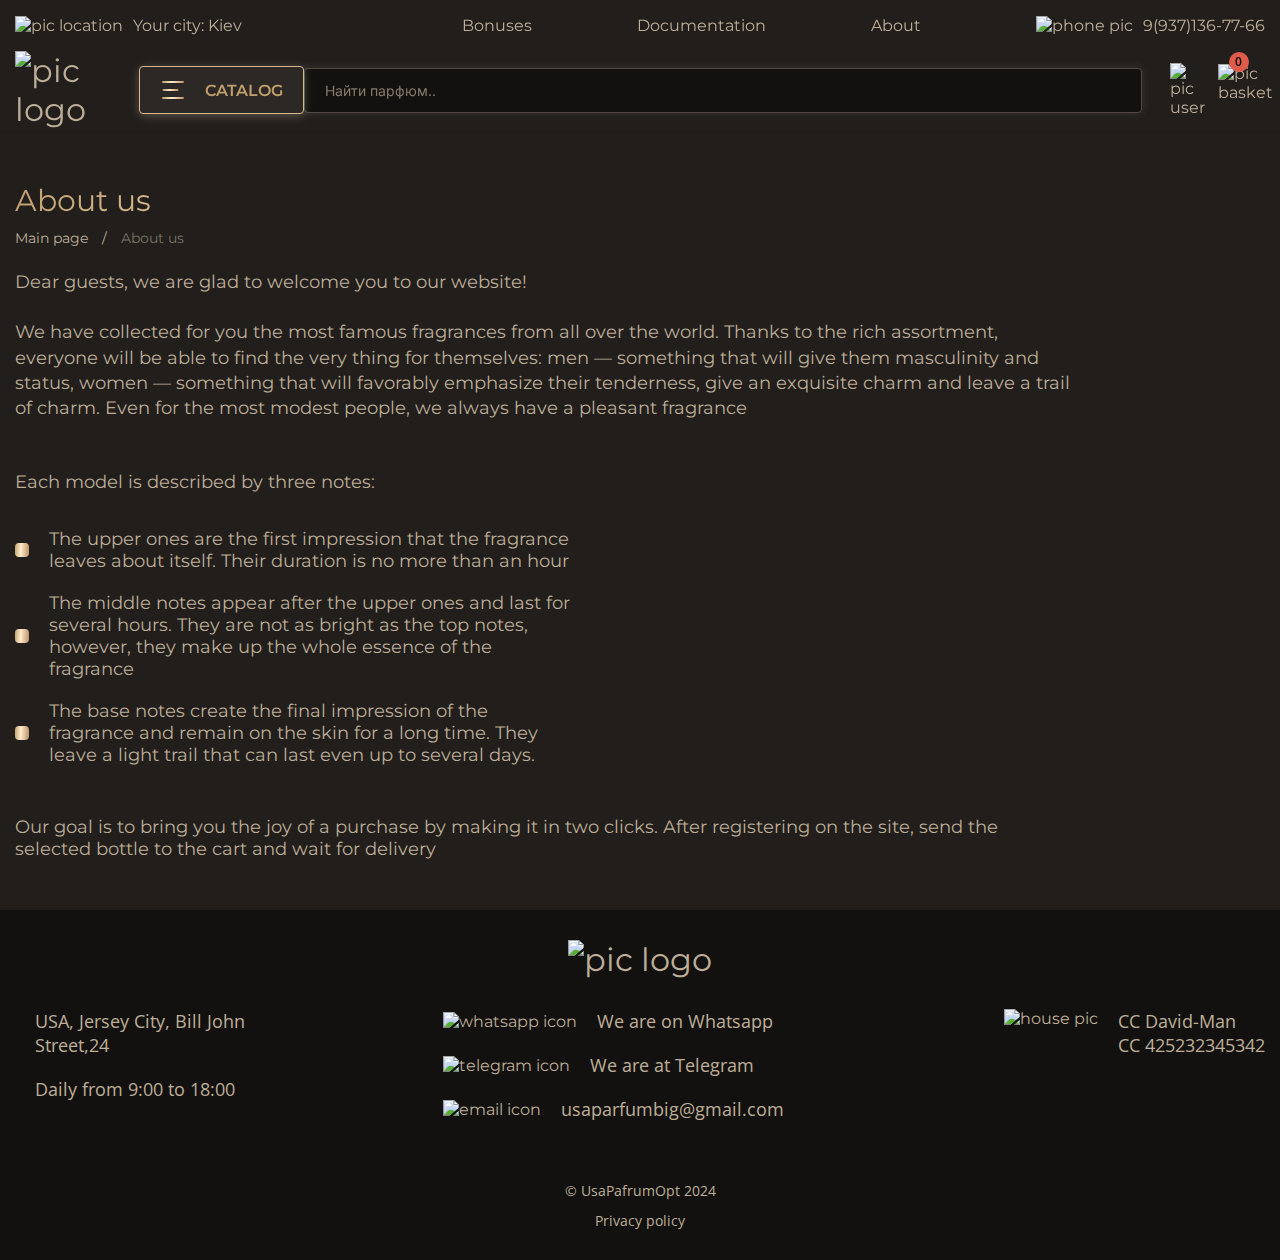
==== aboutus-page.html @ f2234e5d "Add Files" ====
<!DOCTYPE html>
<html lang="en">

<head>
  <meta charset="UTF-8">
  <meta name="viewport" content="width=device-width, initial-scale=1.0">
  <title>About us</title>
  <link rel="stylesheet" href="./css/main.css" />
</head>

<body>

  <header class="header">
    <div class="container">
      <div class="header__top">
        <div class="header__top-city">
          <img src="./img/icons/mouse-pointer.svg" alt="pic location" class="header__top-city-img">
          <a class="header__top-city" href="#!">
            Your city: Kiev
          </a>
        </div>
        <nav class="nav">
          <ul class="nav__list">
            <li class="nav__list-item">
              <a href="./../bonus-page.html" class="nav__list-link">
                Bonuses
              </a>
            </li>
            <li class="nav__list-item">
              <a href="./../documentation-page.html" class="nav__list-link">
                Documentation
              </a>
            </li>
            <li class="nav__list-item">
              <a href="./../aboutus-page.html" class="nav__list-link">
                About
              </a>
            </li>
          </ul>
        </nav>
        <div class="header__top-phone">
          <img class="header__top-phone-img" src="./img/icons/phone-call.svg" alt="phone pic">
          <a class="header__top-phone-number" href="tel:9(937)136-77-66">
            9(937)136-77-66
          </a>
        </div>
      </div>
      <div class="header__form">

        <button class="mobile-form-btn">
          <img class="mobile-form-btn__img" src="./img/icons/search.svg" alt="">
        </button>
        <div class="header__form-logo">
          <a href="./main-page.html"><img id="headerLogo" class="logo" src="./img/icons/logo.png" alt="pic logo"></a>
        </div>


        <div class="header__form-catalog">

          <button id="btn-catalog" class="header__form-catalog-btn catalog-hover">
            <svg class="header__form-catalog-img" width="24" height="24" viewBox="0 0 24 24" fill="none"
              xmlns="http://www.w3.org/2000/svg">
              <path d="M2 4H22" stroke="url(#paint0_linear_2148_169)" stroke-width="2" stroke-linecap="round" />
              <path d="M2.5 12H16.5" stroke="url(#paint1_linear_2148_169)" stroke-width="2" stroke-linecap="round" />
              <path d="M2 20H22" stroke="url(#paint2_linear_2148_169)" stroke-width="2" stroke-linecap="round" />
              <defs>
                <linearGradient id="paint0_linear_2148_169" x1="1.46399" y1="4.15774" x2="13.8773" y2="14.4721"
                  gradientUnits="userSpaceOnUse">
                  <stop class="stop-color1" stop-color="#C09E6C" />
                  <stop class="stop-color2" offset="0.426246" stop-color="#FFEBCC" />
                  <stop class="stop-color3" offset="1" stop-color="#BF936B" />
                </linearGradient>
                <linearGradient id="paint1_linear_2148_169" x1="2.12479" y1="12.1577" x2="13.1003" y2="18.5415"
                  gradientUnits="userSpaceOnUse">
                  <stop class="stop-color1" stop-color="#C09E6C" />
                  <stop class="stop-color2" offset="0.426246" stop-color="#FFEBCC" />
                  <stop class="stop-color3" offset="1" stop-color="#BF936B" />
                </linearGradient>
                <linearGradient id="paint2_linear_2148_169" x1="1.46399" y1="20.1577" x2="13.8773" y2="30.4721"
                  gradientUnits="userSpaceOnUse">
                  <stop class="stop-color1" stop-color="#C09E6C" />
                  <stop class="stop-color2" offset="0.426246" stop-color="#FFEBCC" />
                  <stop class="stop-color3" offset="1" stop-color="#BF936B" />
                </linearGradient>
              </defs>
            </svg>

            <span class="header__form-catalog-text">
              CATALOG
            </span>
          </button>


          <ul class="header__form-catalog-item">
            <li class="header__form-catalog-list">
              <a class="header__form-catalog-link" href="#!">
                Men's
              </a>
            </li>
            <li class="header__form-catalog-list">
              <a class="header__form-catalog-link" href="#!">
                Female
              </a>
            </li>
            <li class="header__form-catalog-list">
              <a class="header__form-catalog-link" href="#!">
                Unisex
              </a>
            </li>
          </ul>


        </div>

        <div class="header__form-search">
          <form class="form">
            <input class="form-input" type="text" placeholder="Найти парфюм..">
            <button class="form-btn">
              <img class="form-btn__img" src="./img/icons/search.svg" alt="">
            </button>
          </form>
        </div>

        <div class="header__form-block-user">
          <a id="userLogo" href="./registration-page.html">
            <img src="./img/icons/user.svg" alt="pic user" class="header__form-user-img">
          </a>

          <div class="wrapper-basket">
            <a href="./basket-page.html">
              <img src="./img/icons/basket.svg" alt="pic basket" class="header__form-basket-img">
              <span id="countStaff" class="count-basket">0</span>
            </a>

          </div>
          <div class="show-message">The product is added to the cart</div>
        </div>
      </div>
    </div>
  </header>
  <div class="mobile-header__top">

    <div class="mobile-header__top-header">
      <button class="mobile-header__top-close">
        <img src="./img/icons/feedback-x.svg" alt="">
      </button>
      <img class="mobile-header__top-logo" src="./img/icons/mobile-logo.png" alt="">
    </div>

    <ul class="mobile-header__form-catalog">
      <li class="mobile-header__form-catalog-list">
        <a class="mobile-header__form-catalog-link" href="#!">
          Men's
        </a>
      </li>
      <li class="mobile-header__form-catalog-list">
        <a class="mobile-header__form-catalog-link" href="#!">
          Female
        </a>
      </li>
      <li class="mobile-header__form-catalog-list">
        <a class="mobile-header__form-catalog-link" href="#!">
          Unisex
        </a>
      </li>
    </ul>



    <div class="mobile-header__top-city">
      <img src="./img/icons/mouse-pointer.svg" alt="pic location" class="mobile-header__top-city-img">
      <a class="mobile-header__top-city" href="#!">
        Your city: Kiev
      </a>
    </div>

    <div class="mobile-header__top-phone">
      <img class="mobile-header__top-phone-img" src="./img/icons/phone-call.svg" alt="phone pic">
      <a class="mobile-header__top-phone-number" href="tel:9(937)136-77-66">
        9(937)136-77-66
      </a>
    </div>

    <nav class="mobile-nav">
      <ul class="mobile-nav__list">
        <li class="mobile-nav__list-item">
          <a href="./bonus-page.html" class="mobile-nav__list-link">
            Bonuses
          </a>
        </li>
        <li class="mobile-nav__list-item">
          <a href="./documentation-page.html" class="mobile-nav__list-link">
            Documentation
          </a>
        </li>
        <li class="mobile-nav__list-item">
          <a href="./aboutus-page.html" class="mobile-nav__list-link">
            About
          </a>
        </li>
      </ul>
    </nav>

  </div>

  <div class="container container-breadcrumbs">
    <div class="block__title">
      <h1 class="title-page">About us</h1>
    </div>

    <div class="breadcrumbs">
      <a class="breadcrumbs-main" href="./main-page.html">Main page</a>
      <span class="breadcrumbs-slash">/</span>
      <span class="breadcrumbs-current">
        About us
      </span>
    </div>
  </div>


  <main>

    <section class="aboutus">
      <div class="container">

        <p class="aboutus__info">
          Dear guests, we are glad to welcome you to our website! <br>
          <br>
          We have collected for you the most famous fragrances from all over the world. Thanks to the rich assortment,
          everyone
          will be able to find the very thing for themselves: men — something that will give them masculinity and
          status,
          women —
          something that will favorably emphasize their tenderness, give an exquisite charm and leave a trail of charm.
          Even
          for
          the most modest people, we always have a pleasant fragrance
        </p>


        <div class="aboutus__descrnote">

          <p class="aboutus__descrnote-text">Each model is described by three notes:</p>

          <ul class="aboutus__descrnote-item">
            <li class="aboutus__descrnote-block">
              <span class="aboutus__descrnote-block-dot"></span>
              <span class="aboutus__descrnote-block-text">
                The upper ones are the first impression that the fragrance leaves about itself. Their duration is no
                more
                than an hour</span>
            </li>
            <li class="aboutus__descrnote-block">
              <span class="aboutus__descrnote-block-dot"></span>
              <span class="aboutus__descrnote-block-text">
                The middle notes appear after the upper ones and last for several hours. They are not as bright as the
                top
                notes, however, they make up the whole essence of the fragrance
              </span>

            </li>
            <li class="aboutus__descrnote-block">
              <span class="aboutus__descrnote-block-dot"></span>
              <span class="aboutus__descrnote-block-text">
                The base notes create the final impression of the fragrance and remain on the skin for a long time. They
                leave a light trail that can last even up to several days.
              </span>

            </li>
          </ul>
        </div>


        <p class="aboutus__goal">
          Our goal is to bring you the joy of a purchase by making it in two clicks. After registering on the site, send
          the
          selected bottle to the cart and wait for delivery
        </p>



      </div>
    </section>

  </main>
  <div class="overlay"></div>
  <footer class="footer">
    <div class="container">
      <div class="footer__logo">
        <img class="logo" src="./img/icons/logo.png" alt="pic logo">
      </div>

      <div class="footer__inner">
        <div class="footer__info">
          <div class="footer__info-address">
            <img src="./img/icons/location.svg" alt="" class="footer__info-address-img">
            <span class="footer__info-address-text">
              USA, Jersey City, Bill John Street,24 <br>
            </span>
          </div>
          <div class="footer__info-schedule">
            <img src="./img/icons/schedule.svg" alt="" class="footer__info-schedule-img">
            <span class="footer__info-schedule-text">Daily from 9:00 to 18:00</span>
          </div>
        </div>

        <ul class="footer__social">
          <li class="footer__social-item">
            <img src="./img/icons/whatsapp.svg" alt="whatsapp icon" class="footer__social-item-img">
            <a class="footer__social-item-link" href="#!">We are on Whatsapp</a>
          </li>

          <li class="footer__social-item">
            <img src="./img/icons/telegram.svg" alt="telegram icon" class="footer__social-item-img">
            <a class="footer__social-item-link" href="#!">We are at Telegram</a>
          </li>


          <li class="footer__social-item">
            <img src="./img/icons/email.svg" alt="email icon" class="footer__social-item-img">
            <a href="mailto:parfumpomotivam@gmail.com" class="footer__social-item-link">usaparfumbig@gmail.com</a>
          </li>

        </ul>

        <div class="footer__shop">
          <img src="./img/icons/house.svg" alt="house pic" class="footer__shop-img">
          <div class="footer__shop-info">
            <span class="footer__shop-info-text">CC David-Man</span>
            <span class="footer__shop-info-text">СС 425232345342</span>
          </div>
        </div>
      </div>

      <div class="footer__privacy">
        <span class="footer__privacy-text">© UsaPafrumOpt 2024</span>
        <a class="footer__privacy-text" href="#!">Privacy policy</a>
      </div>

    </div>
  </footer>
  <script type="module" src="./js/modules/userOnline.js"></script>
  <script type="module" src="./js/modules/count-basket.js"></script>
  <script type="module" src="./js/modules/catalog-hover.js"></script>
</body>

</html>
---- css/main.css ----
@charset "UTF-8";
/* Base */
/* Reset and base styles  */
@import url("https://fonts.googleapis.com/css2?family=Montserrat:wght@400;600;700&family=Open+Sans:wght@400;700&display=swap");
@import url("https://fonts.googleapis.com/css2?family=Inter&display=swap");


* {
  padding: 0px;
  margin: 0px;
  border: none;
}

*,
*::before,
*::after {
  box-sizing: border-box;
}

/* Links */
a,
a:link,
a:visited {
  text-decoration: none;
}

a:hover {
  text-decoration: none;
}

/* Common */
aside,
nav,
footer,
header,
section,
main {
  display: block;
}

h1,
h2,
h3,
h4,
h5,
h6,
p {
  font-size: inherit;
  font-weight: inherit;
}

ul,
ul li {
  list-style: none;
}

img {
  vertical-align: top;
}

img,
svg {
  height: auto;
}

address {
  font-style: normal;
}

/* Form */
input,
textarea,
button,
select {
  font-family: inherit;
  font-size: inherit;
  color: inherit;
  background-color: transparent;
}

input::-ms-clear {
  display: none;
}

button,
input[type=submit] {
  display: inline-block;
  box-shadow: none;
  background-color: transparent;
  background: none;
  cursor: pointer;
}

input:focus,
input:active,
button:focus,
button:active {
  outline: none;
}

button::-moz-focus-inner {
  padding: 0;
  border: 0;
}

label {
  cursor: pointer;
}

legend {
  display: block;
}

:root {
  --container-width: 1310px;
  --container-padding: 15px;
  --font-main: "Montserrat", sans-serif;
  --font-accent: "Open Sans", serif;
  --page-bg: #211E1C;
  --text-color: #BEAE97;
  --accent: #E1D3BD;
  --card-bg: #36332E;
  --laptop-size: 1199px;
  --tablet-size: 959px;
  --mobile-size: 599px;
}

.dark {
  --page-bg: #252526;
}

html {
  scroll-behavior: smooth;
}

body {
  background-color: var(--page-bg);
  color: var(--text-color);
  font-family: var(--font-main);
}

a {
  color: var(--text-color);
}

.title {
  font-family: var(--font-main);
  font-size: 24px;
  font-weight: 400;
  line-height: normal;
  background: linear-gradient(92deg, #C09E6C -1.94%, #FFEBCC 40.99%, #BF936B 98.79%);
  background-clip: text;
  -webkit-background-clip: text;
  -webkit-text-fill-color: transparent;
}

@media screen and (max-width: 480px) {
  .title {
    font-size: 22px;
    text-align: center;
  }
}

.title-page {
  font-family: var(--font-main);
  font-size: 30px;
  font-style: normal;
  font-weight: 400;
  line-height: normal;
  background: linear-gradient(92deg, #C09E6C -1.94%, #FFEBCC 40.99%, #BF936B 98.79%);
  background-clip: text;
  -webkit-background-clip: text;
  -webkit-text-fill-color: transparent;
}

@media screen and (max-width: 480px) {
  .title-page {
    font-size: 22px;
  }
}

.block__title {
  margin-bottom: 10px;
  margin-top: 50px;
}

@media screen and (max-width: 1024px) {
  .block__title {
    margin-top: 30px;
  }
}

.breadcrumbs {
  color: var(---text-color);
  font-size: 14px;
  line-height: normal;
  margin-bottom: 23px;
}

@media screen and (max-width: 480px) {
  .breadcrumbs {
    font-size: 12px;
  }
}

@media screen and (max-width: 768px) {
  .breadcrumbs {
    margin-bottom: 20px;
  }
}

@media screen and (max-width: 480px) {
  .breadcrumbs {
    margin-bottom: 30px;
  }
}

.container-breadcrumbs {
  margin-top: 132px !important;
  width: 100%;
}

@media screen and (max-width: 700px) {
  .container-breadcrumbs {
    margin-top: 80px !important;
  }
}

.breadcrumbs-current {
  color: #7A7364;
}

.breadcrumbs-slash {
  padding-right: 10px;
  padding-left: 10px;
}

.btn {
  display: flex;
  padding: 12px 20px;
  justify-content: center;
  align-items: center;
  gap: 10px;
  width: 245px;
  border-radius: 4px;
  border: 1px solid #D6B88D;
  background: #2B2825;
  box-shadow: 0px 2px 10px 0px rgba(184, 164, 142, 0.4);
  position: relative;
  z-index: 999;
  transition: all 0.5s ease-in;
}

.btn::before {
  content: "";
  display: block;
  opacity: 0;
  position: absolute;
  top: 0;
  left: 0;
  width: 100%;
  height: 100%;
  background: linear-gradient(95deg, #C09E6C -5.68%, #FFEBCC 41.36%, #BF936B 104.69%);
  transition: opacity 0.5s ease-in-out;
  z-index: -1000;
}

.btn:hover::before {
  transition: opacity 0.5s ease-in-out;
  opacity: 1;
}

.btn span {
  text-align: center;
  font-size: 16px;
  font-weight: 600 !important;
  text-transform: uppercase;
  background: var(--gradient, linear-gradient(92deg, #C09E6C -1.94%, #FFEBCC 40.99%, #BF936B 98.79%));
  background-clip: text;
  -webkit-background-clip: text;
  -webkit-text-fill-color: transparent;
}

.btn:hover span {
  transition: opacity 0.5s ease-in-out;
  background: #3C3428;
  background-clip: text;
  -webkit-background-clip: text;
  -webkit-text-fill-color: transparent;
}

.rotate180 {
  transform: rotate(180deg);
}

.overlay {
  position: fixed;
  z-index: 1001 !important;
  top: 0;
  left: 0;
  right: 0;
  bottom: 0;
  width: 100%;
  height: 100%;
  background-color: #000000;
  opacity: 0;
  pointer-events: none;
}

.overlay-active {
  opacity: 0.5;
  pointer-events: all;
}

.overlay-card {
  position: fixed;
  z-index: 999 !important;
  top: 0;
  left: 0;
  right: 0;
  bottom: 0;
  width: 100%;
  height: 100%;
  background-color: #000000;
  opacity: 0;
  pointer-events: none;
}

.overlay-card-active {
  opacity: 0.5;
  pointer-events: all;
}

.overlay-reg {
  position: fixed;
  z-index: 999 !important;
  top: 0;
  left: 0;
  right: 0;
  bottom: 0;
  width: 100%;
  height: 100%;
  background-color: #000000;
  opacity: 0;
  pointer-events: none;
}

.overlay-reg-active {
  opacity: 0.5;
  pointer-events: all;
}

.account-active {
  background-color: #37332F;
  border-radius: 4px;
}

.none {
  display: none !important;
}

.visually-hidden {
  position: absolute;
  width: 1px;
  height: 1px;
  margin: -1px;
  border: 0;
  padding: 0;
  white-space: nowrap;
  clip-path: inset(100%);
  clip: rect(0 0 0 0);
  overflow: hidden;
}

.no-scroll {
  overflow-y: hidden;
}

.container {
  padding: 0 var(--container-padding);
  max-width: var(--container-width);
  margin: 0 auto;
}

html,
body {
  min-height: 100vh;
  display: flex;
  flex-direction: column;
}

.footer {
  margin-top: auto;
}

/* Blocks */
.aboutus {
  padding: 0px 0 50px;
  color: var(---text-color);
  font-family: var(--font-main);
  font-size: 18px;
  font-weight: 400;
}

.aboutus__info {
  line-height: 140%;
  margin-bottom: 50px;
  max-width: 1060px;
}

.aboutus__descrnote {
  position: relative;
}

.aboutus__descrnote::before {
  content: "";
  position: absolute;
  top: 20%;
  right: 39%;
  width: 200px;
  height: 200px;
  background-image: url("./../img/aboutus/1.png");
}

.aboutus__descrnote::after {
  content: "";
  position: absolute;
  bottom: -3%;
  right: 0%;
  width: 400px;
  height: 400px;
  background-image: url("./../img/aboutus/2.png");
}

.aboutus__descrnote-text {
  margin-bottom: 35px;
}

.aboutus__descrnote-item {
  display: flex;
  flex-direction: column;
  gap: 20px;
  margin-bottom: 50px;
}

.aboutus__descrnote-block {
  display: flex;
  align-items: center;
  gap: 20px;
}

.aboutus__descrnote-block-dot {
  width: 14px;
  height: 14px;
  border-radius: 4px;
  background: linear-gradient(92deg, #C09E6C -1.94%, #FFEBCC 40.99%, #BF936B 98.79%);
}

@media screen and (max-width: 345px) {
  .aboutus__descrnote-block-dot {
    display: none;
  }
}

.aboutus__descrnote-block-text {
  display: block;
  max-width: 527px;
}

@media screen and (max-width: 768px) {
  .aboutus__descrnote-block-text {
    width: 475px;
  }
}

@media screen and (max-width: 480px) {
  .aboutus__descrnote-block-text {
    width: 406px;
  }
}

@media screen and (max-width: 425px) {
  .aboutus__descrnote-block-text {
    width: 315px;
  }
}

.aboutus__goal {
  max-width: 1060px;
}

.account {
  padding: 23px 0 50px;
}

.account__inner {
  display: flex;
  justify-content: space-between;
  position: relative;
}

@media screen and (max-width: 975px) {
  .account__inner {
    flex-direction: column;
    gap: 40px;
  }
}

.account__authorization,
.account__registration {
  max-width: 522px;
  width: 100%;
}

@media screen and (max-width: 1024px) {

  .account__authorization,
  .account__registration {
    max-width: 460px;
  }
}

@media screen and (max-width: 975px) {

  .account__authorization,
  .account__registration {
    max-width: 100%;
  }
}

.account__authorization-enter,
.account__registration-enter {
  margin-bottom: 30px;
}

.account__authorization-form-email,
.account__registration-form-email,
.account__registration-form-pass {
  display: block;
  margin-bottom: 20px;
}

.account__authorization-form-pass {
  display: block;
}

.account__authorization-form-email span,
.account__authorization-form-pass span,
.account__registration-form-email span,
.account__registration-form-pass span {
  display: block;
  color: var(--text-color);
  font-family: var(--font-main);
  font-size: 16px;
  font-style: normal;
  font-weight: 400;
  line-height: normal;
  margin-bottom: 4px;
}

.account__authorization-form-pass span {
  color: #CFC3B2;
}

.account__authorization-form-email input,
.account__authorization-form-pass input,
.account__registration-form-email input,
.account__registration-form-pass input {
  max-width: 460px;
  width: 100%;
  height: 54px;
  padding: 16px 14px;
  border-radius: 4px;
  border: 1px solid #565147;
  color: var(--text-color);
  font-family: var(--font-main);
  font-size: 18px;
  font-style: normal;
  font-weight: 400;
  line-height: normal;
}

@media screen and (max-width: 975px) {

  .account__authorization-form-email input,
  .account__authorization-form-pass input,
  .account__registration-form-email input,
  .account__registration-form-pass input {
    max-width: unset;
  }
}

.account__authorization-form-pass input {
  margin-bottom: 30px;
}

.account__authorization-form-notrobot,
.account__registration-form-notrobot {
  max-width: 340px;
  width: 100%;
  padding: 40px;
  margin-bottom: 30px;
  display: flex;
  align-items: center;
  gap: 10px;
  background: var(--card-bg);
}

.notrobot-checkbox {
  width: 24px;
  height: 24px;
  background-color: #1C1C1C;
  order: -1;
  border: 1px solid #C09E6C;
  border-radius: 5px;
  position: relative;
}

.account__authorization-form-notrobot input,
.account__registration-form-notrobot input {
  display: none;
}

.account__authorization-form-notrobot-label input:checked+div::after,
.account__registration-form-notrobot-label input:checked+div::after {
  display: block;
}

.account__authorization-form-notrobot-label,
.account__registration-form-notrobot-label {
  display: flex;
  align-items: center;
}

.notrobot-checkbox::after {
  content: "✔";
  display: none;
  position: absolute;
  text-align: center;
  width: 100%;
  height: 100%;
  background: linear-gradient(95deg, #C09E6C -5.68%, #FFEBCC 41.36%, #BF936B 104.69%);
  border-radius: 4px;
  color: black;
}

.account__authorization-form-rememberme input,
.account__registration-form-rememberme input {
  display: none;
}

.account__authorization-form-rememberme,
.account__registration-form-rememberme {
  display: flex;
  align-items: center;
  gap: 10px;
  margin-bottom: 30px;
}

.account__authorization-btn {
  margin-bottom: 30px;
}

@media screen and (max-width: 480px) {
  .account__authorization-btn {
    width: 100%;
  }
}

@media screen and (max-width: 480px) {
  .account__registration-btn {
    width: 100%;
  }
}

.account__registration-scores {
  color: var(--text-color);
  font-family: var(--font-main);
  font-size: 16px;
  margin-bottom: 20px;
}

.account__registration-block {
  margin-bottom: 20px;
}

.account__registration-block-name {
  margin-bottom: 17px;
}

.account__registration-gender {
  display: flex;
  gap: 20px;
}

.woman-checkbox,
.man-checkbox {
  width: 24px;
  height: 24px;
  background-color: #1C1C1C;
  order: -1;
  border: 1px solid #C09E6C;
  border-radius: 50%;
  position: relative;
}

.woman-checkbox::after,
.man-checkbox::after {
  content: "";
  display: none;
  position: absolute;
  text-align: center;
  width: 24px;
  height: 24px;
  background-image: url("./../../img/icons/elipse-dot.svg");
  top: 50%;
  left: 50%;
  transform: translate(-50%, -50%);
  border-radius: 50%;
  color: black;
}

.account__registration-gender-woman,
.account__registration-gender-man {
  display: flex;
  align-items: center;
  gap: 10px;
}

.account__registration-gender-woman input,
.account__registration-gender-man input {
  display: none;
}

.account__registration-gender-woman-label input:checked+div::after,
.account__registration-gender-man-label input:checked+div::after {
  display: block;
}

.account__registration-gender-woman-label,
.account__registration-gender-man-label {
  display: flex;
  align-items: center;
}

.module-reg {
  padding: 62px 70px;
  position: fixed;
  top: 30%;
  right: 0;
  left: 0;
  bottom: 0;
  width: 565px;
  height: 250px;
  margin: 0 auto;
  display: flex;
  flex-direction: column;
  align-items: center;
  background-color: #36332E;
  z-index: 1000;
  border-radius: 8px;
}

@media screen and (max-width: 768px) {
  .module-reg {
    max-width: 577px;
  }
}

@media screen and (max-width: 700px) {
  .module-reg {
    max-width: 477px;
  }
}

@media screen and (max-width: 565px) {
  .module-reg {
    max-width: 400px;
    height: 254px;
  }
}

@media screen and (max-width: 480px) {
  .module-reg {
    max-width: 320px;
    height: 231px;
    padding: 39px 58px;
  }
}

@media screen and (max-width: 345px) {
  .module-reg {
    max-width: 285px;
    height: 231px;
    padding: 41px 42px;
  }
}

.module-reg-text {
  margin-bottom: 50px;
  font-family: var(--font-main);
  font-weight: 700;
  font-size: 24px;
  line-height: 31.2px;
  background: var(--gradient, linear-gradient(92deg, #C09E6C -1.94%, #FFEBCC 40.99%, #BF936B 98.79%));
  background-clip: text;
  -webkit-background-clip: text;
  -webkit-text-fill-color: transparent;
  width: 425px;
}

@media screen and (max-width: 565px) {
  .module-reg-text {
    font-size: 18px;
    text-align: center;
  }
}

@media screen and (max-width: 480px) {
  .module-reg-text {
    width: 100%;
    margin-bottom: 25px;
  }
}

.module-reg button {
  width: 250px;
}

.module-reg-active {
  display: none;
}

.basket__card-inner {
  display: flex;
  align-items: center;
  gap: 45px;
  padding: 20px 0;
}

@media screen and (max-width: 565px) {
  .basket__card-inner {
    gap: 20px;
  }
}

@media screen and (max-width: 480px) {
  .basket__card-inner {
    gap: 10px;
  }
}

.basket__card-img {
  width: 80px;
  height: 80px;
  object-fit: cover;
}

@media screen and (max-width: 345px) {
  .basket__card-checkbox {
    display: none;
  }
}

.basket__card-checkbox input {
  display: none;
}

.basket__card-checkbox-label input:checked+div::after {
  display: block;
}

.basket-card-checkbox {
  width: 24px;
  height: 24px;
  background-color: #1C1C1C;
  order: -1;
  border: 1px solid #C09E6C;
  border-radius: 5px;
  position: relative;
}

@media screen and (max-width: 480px) {
  .basket-card-checkbox {
    width: 14px;
    height: 14px;
  }
}

.basket-card-checkbox::after {
  content: "✔";
  display: none;
  position: absolute;
  text-align: center;
  width: 100%;
  height: 100%;
  background: linear-gradient(95deg, #C09E6C -5.68%, #FFEBCC 41.36%, #BF936B 104.69%);
  border-radius: 4px;
  color: black;
}

.basket__card-info {
  display: flex;
  flex-direction: column;
  gap: 30px;
  width: 454px;
}

@media screen and (max-width: 480px) {
  .basket__card-info {
    font-size: 14px;
    gap: 6px;
  }
}

@media screen and (max-width: 425px) {
  .basket__card-info {
    font-size: 10px;
  }
}

.basket__card-info-btn {
  display: flex;
  align-items: center;
  gap: 6px;
  margin-right: auto;
}

.basket__card-price {
  width: 73px;
  text-align: center;
}

@media screen and (max-width: 425px) {
  .basket__card-price {
    font-size: 10px;
  }
}

.basket {
  padding-bottom: 50px;
}

.basket__inner {
  width: 100%;
  max-width: 955px;
}

.basket__scores {
  display: flex;
  max-width: 955px;
  width: 100%;
  padding: 30px;
  flex-direction: column;
  align-items: flex-start;
  gap: 20px;
  border-radius: 4px;
  background: var(--card-bg);
  box-shadow: 0px 0px 10px 0px rgba(160, 149, 133, 0.2);
  margin-bottom: 40px;
}

@media screen and (max-width: 480px) {
  .basket__scores {
    padding: 10px;
  }
}

.basket__scores-info {
  display: flex;
  align-items: center;
  gap: 20px;
}

@media screen and (max-width: 480px) {
  .basket__scores-info {
    gap: 10px;
  }
}

.basket__card-block {
  display: flex;
  flex-direction: column;
  gap: 20px;
  margin-bottom: 50px;
}

.basket__current-block {
  max-width: 630px;
  width: 100%;
  display: flex;
  padding: 30px;
  flex-direction: column;
  gap: 30px;
  border-radius: 4px;
  background: #36332E;
}

@media screen and (max-width: 480px) {
  .basket__current-block {
    padding: 10px;
  }
}

.basket__current-delivery,
.basket__current-discount,
.basket__current-сashback {
  display: flex;
  gap: 80px;
  padding: 10px 0;
  border-bottom: 1px solid #211E1C;
}

@media screen and (max-width: 480px) {

  .basket__current-delivery,
  .basket__current-discount,
  .basket__current-сashback {
    gap: 40px;
  }
}

.basket__current-num {
  font-family: var(--font-main);
  font-size: 24px;
  font-weight: 400;
  line-height: normal;
  background: linear-gradient(92deg, #C09E6C -1.94%, #FFEBCC 40.99%, #BF936B 98.79%);
  background-clip: text;
  -webkit-background-clip: text;
  -webkit-text-fill-color: transparent;
}

@media screen and (max-width: 480px) {
  .basket__current-num {
    font-size: 22px;
  }
}

.basket__current-sum {
  color: var(--text-color);
  font-family: var(--font-accent);
  font-size: 20px;
  font-weight: 700;
  line-height: 140%;
}

.basket__current-delivery-text,
.basket__current-discount-text,
.basket__current-сashback-text {
  width: 72px;
}

.basket__current-delivery-post,
.basket__current-discount-scores,
.basket__current-сashback-scores {
  max-width: 419px;
  width: 100%;
}

.basket__current-info {
  margin: 0 auto;
  display: flex;
  gap: 30px;
}

@media screen and (max-width: 345px) {
  .basket__current-info {
    gap: 5px;
  }
}

.basket__current-forpayment {
  margin: 0 auto;
}

.basket__current-forpayment-text {
  font-family: var(--font-main);
  font-size: 24px;
  font-style: normal;
  font-weight: 400;
  line-height: normal;
  background: linear-gradient(92deg, #C09E6C -1.94%, #FFEBCC 40.99%, #BF936B 98.79%);
  background-clip: text;
  -webkit-background-clip: text;
  -webkit-text-fill-color: transparent;
}

@media screen and (max-width: 480px) {
  .basket__current-forpayment-text {
    font-size: 22px;
  }
}

.basket__current-forpayment-sum {
  color: var(--text-color);
  font-family: var(--font-accent);
  font-size: 20px;
  font-style: normal;
  font-weight: 700;
  line-height: 140%;
}

.basket__current-btn {
  margin: 0 auto;
}

@media screen and (max-width: 480px) {
  .basket__current-btn {
    width: 100%;
  }
}

.basket__empty {
  font-size: 20px;
}

.module-order {
  padding: 62px 70px;
  position: fixed;
  top: 30%;
  right: 0;
  left: 0;
  bottom: 0;
  max-width: 677px;
  width: 100%;
  height: 281px;
  margin: 0 auto;
  display: flex;
  flex-direction: column;
  align-items: center;
  gap: 20px;
  background-color: #36332E;
  z-index: 1000;
  border-radius: 8px;
}

@media screen and (max-width: 768px) {
  .module-order {
    max-width: 577px;
  }
}

@media screen and (max-width: 700px) {
  .module-order {
    max-width: 477px;
  }
}

@media screen and (max-width: 565px) {
  .module-order {
    max-width: 400px;
    height: 254px;
  }
}

@media screen and (max-width: 480px) {
  .module-order {
    max-width: 320px;
    height: 252px;
  }
}

@media screen and (max-width: 425px) {
  .module-order {
    max-width: 300px;
    height: 206px;
    padding: 35px 70px;
  }
}

.module-order-text {
  margin-bottom: 50px;
  font-family: var(--font-main);
  font-weight: 700;
  font-size: 24px;
  line-height: 31.2px;
  background: var(--gradient, linear-gradient(92deg, #C09E6C -1.94%, #FFEBCC 40.99%, #BF936B 98.79%));
  background-clip: text;
  -webkit-background-clip: text;
  -webkit-text-fill-color: transparent;
  width: 425px;
}

.module-order button {
  width: 250px;
}

.module-order-active {
  display: none;
}

.bonus-page {
  padding: 0px 0 50px;
}

.bonus__inner {
  display: flex;
  flex-direction: column;
  gap: 40px;
  color: var(--text-color);
  font-family: Open Sans;
  font-size: 16px;
  font-style: normal;
  font-weight: 400;
  line-height: 140%;
  max-width: 955px;
}

@media screen and (max-width: 480px) {
  .bonus__inner {
    gap: 30px;
  }
}

.bonus__info-text {
  margin-bottom: 10px;
}

.bonus__info-img {
  max-width: 100%;
}

.bonus__info-question {
  margin-bottom: 20px;
}

@media screen and (max-width: 480px) {
  .bonus__info-question {
    margin-bottom: 10px;
  }
}

.bonus__info-text-note {
  margin-bottom: 10px;
}

.bonus__info-note {
  margin-top: 10px;
  display: block;
}

.bonus__info-account-link {
  text-decoration-line: underline !important;
}

.bonus {
  padding-bottom: 50px;
  color: var(--accent);
  font-weight: 400;
  line-height: normal;
}

.bonus-title {
  margin-bottom: 30px;
}

.bonus__block {
  background-image: url("./../img/bonus/bonus-bg.png");
  background-position: center;
  background-size: cover;
  background-repeat: no-repeat;
  height: 280px;
}

.bonus__block-сashback {
  font-size: 30px;
  line-height: normal;
  padding-top: 50px;
}

@media screen and (max-width: 768px) {
  .bonus__block-сashback {
    font-size: 20px;
  }
}

.bonus__block-scores {
  font-size: 16px;
  padding-top: 35px;
  display: block;
}

@media screen and (max-width: 768px) {
  .bonus__block-scores {
    padding-top: 20px;
  }
}

.bonus__block-btn {
  margin-top: 35px;
}

.bonuses__card {
  padding: 20px;
  width: 630px;
  border-radius: 4px;
  background: var(--card-bg);
  display: flex;
  flex-direction: column;
  gap: 16px;
  color: var(--txt, #BEAE97);
  font-family: var(--font-accent);
  font-size: 14px;
  font-weight: 400;
  line-height: 140%;
}

.bonuses__card-date {
  padding: 10px;
  border-radius: 4px;
  background: #12110F;
  font-size: 14px;
  font-weight: 700;
}

.bonuses__card-scores span:nth-child(1),
.bonuses__card-registration span:nth-child(1),
.bonuses__card-time span:nth-child(1) {
  margin-right: 10px;
}

.card-product__feedback-descr {
  overflow: hidden;
}

.card-product__descr-block {
  max-width: 847px;
  margin-bottom: 20px;
  height: 44px;
  transition: all 0.5s;
}

@media screen and (max-width: 700px) {
  .card-product__descr-block {
    margin-bottom: 50px;
  }
}

@media screen and (max-width: 565px) {
  .card-product__descr-block {
    margin-bottom: 60px;
  }
}

@media screen and (max-width: 425px) {
  .card-product__descr-block {
    margin-bottom: 90px;
  }
}

@media screen and (max-width: 345px) {
  .card-product__descr-block {
    margin-bottom: 110px;
  }
}

.card-product__descr-btn,
.card-product__feedback-btn {
  width: 100%;
  justify-content: space-between;
  padding: 10px;
  transform: translateZ(0);
}

.card-product__descr-btn::before,
.card-product__feedback-btn::before {
  padding: 10px;
  width: 100%;
  justify-content: space-between;
  transform: translateZ(0);
}

.card-product__descr-btn span,
.card-product__feedback-btn span {
  color: var(--text-color);
  font-family: var(--font-accent);
  font-size: 16px;
  font-weight: 400;
  line-height: normal;
  text-transform: none;
  background: var(--text-color);
  background-clip: text;
  -webkit-background-clip: text;
  -webkit-text-fill-color: transparent;
}

.card-product__descr-btn path,
.card-product__feedback-btn path {
  transition: all 0.5s;
  stroke: #BEAE97;
  transform: translateZ(0);
}

.card-product__descr-btn:hover path,
.card-product__feedback-btn:hover path {
  stroke: #36332E;
}

.card-product__feedback-text {
  word-wrap: break-word;
}

.card-product__descr-text {
  color: var(--text-color);
  font-family: var(--font-accent);
  font-size: 14px;
  font-style: normal;
  font-weight: 400;
  line-height: 140%;
  margin-top: 10px;
  opacity: 0;
  transition: all 0.7s;
}

.card-product__descr-btn svg,
.card-product__feedback-btn svg {
  transition: all 0.5s;
}

.descr-active {
  height: 107px;
}

.descr-margin {
  margin-bottom: 20px !important;
}

.card-product__feedback-item-block {
  opacity: 0;
  transition: all 0.5s ease-out;
  padding-bottom: 50px;
}

.descr-opacity {
  opacity: 1;
}

.card-product__feedback-block {
  max-width: 847px;
  margin-bottom: 50px;
  max-height: 44px;
  transition: all 0.5s;
}

@media screen and (max-width: 768px) {
  .card-product__feedback-block {
    margin-bottom: 40px;
  }
}

.mb-card {
  margin-bottom: 30px;
}

.card-product__feedback-btn path {
  stroke: #BEAE97;
}

.card-product__feedback-btn:hover path {
  stroke: #36332E;
}

.active-card-page {
  background: linear-gradient(95deg, #C09E6C -5.68%, #FFEBCC 41.36%, #BF936B 104.69%);
}

.active-card-page path {
  stroke: #36332E;
}

.card-product__feedback-btn-do {
  margin-left: auto;
  margin-top: 10px;
  margin-bottom: 10px;
  opacity: 0;
  pointer-events: none;
}

@media screen and (max-width: 425px) {
  .card-product__feedback-btn-do {
    width: 100%;
  }
}

.card-product__feedback-item {
  border-radius: 4px;
  background: var(--card-bg);
  padding: 20px;
  margin-bottom: 10px;
}

.card-product__feedback-data {
  display: flex;
  justify-content: space-between;
}

.card-product__feedback-data-name {
  display: flex;
  flex-direction: column;
  gap: 10px;
  margin-bottom: 16px;
}

.card-new__feedback-photos,
.card-product__feedback-photos {
  margin-top: 16px;
  display: flex;
  justify-content: center;
  gap: 20px;
  overflow: hidden;
}

.card-product__feedback-video {
  margin-top: 16px;
  display: flex;
  justify-content: center;
  gap: 20px;
  overflow: hidden;
}

.card-product__feedback-video-link {
  position: relative;
}

.card-product__feedback-video-link::before {
  content: "";
  top: 0;
  left: 0;
  position: absolute;
  background-image: url("./../../img/card/play.svg");
  width: 66px;
  height: 66px;
  top: 50%;
  left: 50%;
  transform: translate(-50%, -50%);
  max-width: 100%;
  max-height: 100%;
}

.card-product__feedback-more {
  padding-top: 13px;
  display: block;
  margin: 0 auto;
  color: #7A7364;
  text-align: center;
  font-family: Montserrat;
  font-size: 14px;
  font-style: normal;
  font-weight: 400;
  line-height: normal;
}

.feedback {
  padding: 15px;
  position: fixed;
  top: 20%;
  left: 0;
  right: 0;
  z-index: 1000 !important;
  margin: auto;
  bottom: 0;
  width: 320px;
  height: 502px;
  font-size: 16px;
  background: #36332E;
  border-radius: 4px;
}

@media screen and (max-width: 345px) {
  .feedback {
    width: 301px;
    height: 497px;
  }
}

.feedback__header {
  display: flex;
  justify-content: space-between;
}

.feedback__btn-close {
  position: relative;
  bottom: 9px;
  left: 9px;
}

.feedback__btn-do-active {
  opacity: 1;
  pointer-events: all;
}

.feedback__title {
  background: linear-gradient(92deg, #C09E6C -1.94%, #FFEBCC 40.99%, #BF936B 98.79%);
  background-clip: text;
  -webkit-background-clip: text;
  -webkit-text-fill-color: transparent;
  font-weight: 400;
  font-size: 12px;
  line-height: 15px;
  margin-bottom: 10px;
}

.feedback__block {
  background-color: #211E1C;
  font-family: var(--font-main);
  font-weight: 400;
  font-size: 8px;
  line-height: 10px;
  padding: 10px;
  display: flex;
  gap: 10px;
  border-radius: 4px;
}

.feedback__block img {
  align-self: flex-start;
}

.feedback__block-info span {
  padding-bottom: 3px;
  display: inline-block;
}

.feedback__block-info span:last-child {
  padding-bottom: 0px;
}

.feedback-raiting {
  display: flex;
  align-items: center;
  gap: 13px;
  margin-top: 10px;
}

.feedback-raiting span,
.label-rewiew {
  font-family: var(--font-main);
  font-size: 8px;
  font-weight: 400;
  line-height: 10px;
}

.stars-svg {
  cursor: pointer;
}

.rewiew {
  display: flex;
  width: 100%;
  resize: none;
  border-radius: 4px;
  border: 1px solid #565147;
  outline: none;
  padding: 5px 5px;
  font-family: var(--font-main);
  font-size: 8px;
  font-weight: 400;
  height: 84px;
}

.rewiew-img,
.rewiew-vid {
  display: none;
}

.label-rewiew__img,
.label-rewiew__vid {
  display: block;
  width: 65px;
  height: 65px;
  background-image: url("./../../img/card/photo-main.png");
  background-position: center;
  background-repeat: no-repeat;
  background-size: cover;
}

.label-rewiew__vid {
  background-image: url("./../../img/card/vid-main.png");
}

.feedback-block__photos {
  display: flex;
  justify-content: center;
  gap: 10px;
}

.feedback-block__photos img {
  width: 65px;
  height: 65px;
  object-fit: cover;
}

.feedback-photos,
.feedback-video {
  font-family: var(--font-main);
  font-size: 8px;
  font-weight: 400;
  line-height: 10px;
  display: inline-block;
  margin-bottom: 10px;
}

.feedback-block__video {
  display: flex;
  justify-content: center;
  margin-bottom: 10px;
  gap: 10px;
}

.feedback-block__video video {
  width: 65px;
  height: 65px;
}

.hidden-prev {
  display: none;
}

.added-vid {
  width: 65px;
  height: 65px;
  pointer-events: all !important;
}

.new-photos img {
  width: 85px;
  height: 75px;
  object-fit: cover;
}

.full-stars {
  text-align: center;
}

.full-stars .rating-group {
  display: inline-flex;
}

.full-stars input {
  display: none;
}

.full-stars label {
  margin: 0;
  cursor: pointer;
}

.full-stars label svg {
  margin: 1px;
  height: 23px;
  width: 23px;
  fill: #F4CA16;
  transition: fill 0.3s;
}

.full-stars input:checked~label svg {
  fill: #211E1C;
}

.full-stars .rating-group:hover label svg {
  fill: #F4CA16;
}

.full-stars .rating-group input:hover~label svg {
  fill: #211E1C;
}

.small-star {
  width: 18px !important;
  height: 18px;
}

.currpoint {
  pointer-events: none !important;
}

.module-rewiew {
  padding: 31px 35px;
  position: fixed;
  top: 40%;
  right: 0;
  left: 0;
  bottom: 0;
  width: 382px;
  height: 156px;
  margin: 0 auto;
  display: flex;
  flex-direction: column;
  align-items: center;
  background-color: #36332E;
  z-index: 1000;
}

@media screen and (max-width: 425px) {
  .module-rewiew {
    width: 300px;
  }
}

.module-rewiew-text {
  text-align: center;
  margin-bottom: 25px;
  font-family: var(--font-main);
  font-weight: 700;
  font-size: 18px;
  line-height: 15px;
  background: var(--gradient, linear-gradient(92deg, #C09E6C -1.94%, #FFEBCC 40.99%, #BF936B 98.79%));
  background-clip: text;
  -webkit-background-clip: text;
  -webkit-text-fill-color: transparent;
  width: 212px;
}

.module-rewiew-active {
  display: none;
}

#send-rewiev {
  display: flex;
  padding: 6px 10px;
  justify-content: center;
  align-items: center;
  gap: 5px;
  width: 198px;
  border-radius: 4px;
  border: 1px solid #D6B88D;
  background: #2B2825;
  box-shadow: 0px 2px 10px 0px rgba(184, 164, 142, 0.4);
  position: relative;
  z-index: 999;
  transition: all 0.5s ease-in;
  margin: 0 auto;
}

.card__product {
  padding: 0px 0 50px;
}

.card-product {
  display: flex;
  max-width: 847px;
  width: 100%;
  align-items: flex-start;
  gap: 20px;
  border-radius: 4px;
  background: var(--page-bg);
  font-family: var(--font-main);
}

@media screen and (max-width: 620px) {
  .card-product {
    flex-direction: column;
  }
}

.card-product__img {
  width: 413px;
  height: 375px;
  object-fit: cover;
}

@media screen and (max-width: 768px) {
  .card-product__img {
    width: 354px;
    height: 350px;
  }
}

@media screen and (max-width: 620px) {
  .card-product__img {
    margin: 0 auto;
  }
}

@media screen and (max-width: 425px) {
  .card-product__img {
    width: 280px;
    height: 280px;
  }
}

.card-product__info {
  display: flex;
  flex-direction: column;
  max-width: 414px;
  width: 100%;
}

@media screen and (max-width: 620px) {
  .card-product__info {
    margin: 0 auto;
    text-align: center;
  }
}

.card-product__ml-info {
  width: 100%;
}

.card-product__brand {
  display: block;
  margin-bottom: 40px;
  font-family: Montserrat;
  font-size: 24px;
  font-style: normal;
  font-weight: 400;
  line-height: normal;
  background: linear-gradient(92deg, #C09E6C -1.94%, #FFEBCC 40.99%, #BF936B 98.79%);
  background-clip: text;
  -webkit-background-clip: text;
  -webkit-text-fill-color: transparent;
}

@media screen and (max-width: 768px) {
  .card-product__brand {
    margin-bottom: 20px;
    font-size: 20px;
  }
}

.card-product__ml {
  color: var(--txt, #BEAE97);
  font-family: Open Sans;
  font-size: 16px;
  font-style: normal;
  font-weight: 400;
  line-height: 140%;
}

.card-product__block-ml {
  display: flex;
  gap: 20px;
  margin-bottom: 20px;
}

@media screen and (max-width: 620px) {
  .card-product__block-ml {
    justify-content: center;
  }
}

.card-product__block-ml-btn {
  display: flex;
  width: 34px;
  height: 34px;
  padding: 12px 14px;
  justify-content: center;
  align-items: center;
  border-radius: 4px;
  border: 1px solid #D6B88D;
  background: #2B2825;
  box-shadow: 0px 2px 10px 0px rgba(184, 164, 142, 0.4);
  position: relative;
  z-index: 1000;
  transition: all 0.5s ease-in;
}

.card-product__block-ml-btn::before {
  content: "";
  display: block;
  opacity: 0;
  position: absolute;
  top: 0;
  left: 0;
  width: 100%;
  height: 100%;
  background: linear-gradient(95deg, #C09E6C -5.68%, #FFEBCC 41.36%, #BF936B 104.69%);
  transition: opacity 0.5s ease-in-out;
  z-index: -1000;
}

.card-product__block-ml-btn:hover::before {
  transition: opacity 0.5s ease-in-out;
  opacity: 1;
}

.card-product__block-ml-btn span {
  text-align: center;
  font-family: "Montserrat";
  font-size: 14px;
  font-weight: 600;
  line-height: normal;
  text-transform: uppercase;
  background: linear-gradient(92deg, #C09E6C -1.94%, #FFEBCC 40.99%, #BF936B 98.79%);
  background-clip: text;
  -webkit-background-clip: text;
  -webkit-text-fill-color: transparent;
}

.card-product__block-ml-btn:hover span {
  transition: opacity 0.5s ease-in-out;
  background: #3C3428;
  background-clip: text;
  -webkit-background-clip: text;
  -webkit-text-fill-color: transparent;
}

.card-product__count {
  margin-bottom: 20px;
}

.card-product__count-text {
  color: var(--text-color);
  font-family: var(--font-accent);
  font-size: 16px;
  font-weight: 400;
  margin-bottom: 10px;
  display: block;
}

.card-product__input {
  height: 32px;
  width: 56px;
  padding: 10px 16px;
  border-radius: 4px;
  border: 1px solid #565147;
  text-align: center;
}

input::-webkit-outer-spin-button,
input::-webkit-inner-spin-button {
  -webkit-appearance: none;
  margin: 0;
}

.card-product__count-form {
  padding: 6px 10px;
  width: 144px;
  background-color: #2A2624;
  border-radius: 4px;
  display: flex;
  align-items: center;
  gap: 10px;
}

@media screen and (max-width: 620px) {
  .card-product__count-form {
    margin: 0 auto;
  }
}

.card-product__count-form-btn {
  width: 24px;
  height: 24px;
}

.card-product__price-cost {
  color: var(--text-color);
  font-family: var(--font-accent);
  font-size: 16px;
  font-weight: 400;
  margin-bottom: 10px;
  display: block;
}

.card-product__price-num {
  font-family: var(--font-accent);
  font-size: 20px;
  font-style: normal;
  font-weight: 700;
  background: linear-gradient(92deg, #C09E6C -1.94%, #FFEBCC 40.99%, #BF936B 98.79%);
  background-clip: text;
  -webkit-background-clip: text;
  -webkit-text-fill-color: transparent;
  margin-bottom: 20px;
  display: block;
}

.card-product__btn {
  height: 44px;
}

@media screen and (max-width: 620px) {
  .card-product__btn {
    margin: 0 auto;
  }
}

@media screen and (max-width: 425px) {
  .card-product__btn {
    width: 100%;
  }
}

.active-card-page {
  background: linear-gradient(95deg, #C09E6C -5.68%, #FFEBCC 41.36%, #BF936B 104.69%);
}

.active-card-page span {
  background: #3C3428;
  background-clip: text;
  -webkit-background-clip: text;
  -webkit-text-fill-color: transparent;
}

.card-product__slider {
  margin-top: 30px;
  margin-bottom: 50px;
}

.container-slider {
  overflow: hidden;
}

.swiper2 {
  width: 955px;
  height: 100%;
  margin: 0 auto;
  overflow: hidden;
}

.swiper2 .swiper-slide {
  width: 305px;
}

.swiper2 .swiper-slide img {
  display: block;
  width: 100%;
  height: 100%;
  object-fit: cover;
}

.card-product__slider-text {
  font-family: var(--font-main);
  font-size: 24px;
  font-weight: 400;
  line-height: normal;
  background: linear-gradient(92deg, #C09E6C -1.94%, #FFEBCC 40.99%, #BF936B 98.79%);
  background-clip: text;
  -webkit-background-clip: text;
  -webkit-text-fill-color: transparent;
  text-align: center;
}

.card-product__slider-arrows {
  margin-top: 30px;
  display: flex;
  justify-content: center;
  gap: 20px;
  position: relative;
  z-index: 4;
}

.card {
  display: flex;
  width: 305px;
  padding: 30px;
  flex-direction: column;
  align-items: flex-start;
  gap: 20px;
  border-radius: 4px;
  background: var(--card-bg);
  font-family: var(--font-main);
}

.card__ml-info {
  width: 100%;
}

.card__img {
  margin-bottom: 20px;
  width: 244px;
  height: 245px;
  object-fit: cover;
}

.card__brand,
.card__ml {
  color: var(--text-color);
  font-family: var(--font-accent);
  font-size: 16px;
  font-style: normal;
  font-weight: 400;
  line-height: 140%;
}

.card__ml {
  padding-bottom: 10px;
  display: block;
}

.card__brand {
  display: block;
}

.card__block-ml {
  display: flex;
  justify-content: space-around;
}

.card__block-ml-btn {
  display: flex;
  width: 34px;
  height: 34px;
  padding: 12px 14px;
  justify-content: center;
  align-items: center;
  border-radius: 4px;
  border: 1px solid #D6B88D;
  background: #2B2825;
  box-shadow: 0px 2px 10px 0px rgba(184, 164, 142, 0.4);
  position: relative;
  z-index: 1000;
  transition: all 0.5s ease-in;
}

.card__block-ml-btn::before {
  content: "";
  display: block;
  opacity: 0;
  position: absolute;
  top: 0;
  left: 0;
  width: 100%;
  height: 100%;
  background: linear-gradient(95deg, #C09E6C -5.68%, #FFEBCC 41.36%, #BF936B 104.69%);
  transition: opacity 0.5s ease-in-out;
  z-index: -1000;
}

.card__block-ml-btn:hover::before {
  transition: opacity 0.5s ease-in-out;
  opacity: 1;
}

.card__block-ml-btn span {
  text-align: center;
  font-family: "Montserrat";
  font-size: 14px;
  font-weight: 600;
  line-height: normal;
  text-transform: uppercase;
  background: linear-gradient(92deg, #C09E6C -1.94%, #FFEBCC 40.99%, #BF936B 98.79%);
  background-clip: text;
  -webkit-background-clip: text;
  -webkit-text-fill-color: transparent;
}

.card__block-ml-btn:hover span {
  transition: opacity 0.5s ease-in-out;
  background: #3C3428;
  background-clip: text;
  -webkit-background-clip: text;
  -webkit-text-fill-color: transparent;
}

.card__price {
  display: flex;
  justify-content: space-between;
  width: 100%;
}

.card__price-cost {
  color: var(--text-color);
  font-family: var(--font-accent);
  font-size: 18px;
  font-weight: 400;
  line-height: 140%;
}

.card__price-num {
  font-family: var(--font-accent);
  font-size: 18px;
  font-style: normal;
  font-weight: 700;
  line-height: 140%;
  background: linear-gradient(92deg, #C09E6C -1.94%, #FFEBCC 40.99%, #BF936B 98.79%);
  background-clip: text;
  -webkit-background-clip: text;
  -webkit-text-fill-color: transparent;
}

.active-card-page {
  background: linear-gradient(95deg, #C09E6C -5.68%, #FFEBCC 41.36%, #BF936B 104.69%);
}

.active-card-page span {
  background: #3C3428;
  background-clip: text;
  -webkit-background-clip: text;
  -webkit-text-fill-color: transparent;
}

.catalog__block {
  margin-top: 20px;
  display: flex;
  flex-direction: column;
  gap: 20px;
}

.brend__catalog-form-block,
.note__catalog-form-block {
  display: flex;
  align-items: center;
  justify-content: space-between;
  cursor: pointer;
}

.brend__catalog-form-block-title,
.note__catalog-form-block-title {
  background: linear-gradient(92deg, #C09E6C -1.94%, #FFEBCC 40.99%, #BF936B 98.79%);
  background-clip: text;
  -webkit-background-clip: text;
  -webkit-text-fill-color: transparent;
  font-family: Montserrat;
  font-size: 18px;
  font-style: normal;
  font-weight: 400;
  line-height: normal;
}

.brend__catalog-btn,
.cost__catalog-btn,
.gender__catalog-btn,
.note__catalog-btn {
  display: flex;
  justify-content: space-between;
  align-items: center;
  cursor: pointer;
  width: 285px;
  margin: 0 auto;
}

.rotate180 {
  transform: rotate(180deg);
}

.select__title-img2,
.select__title-img3,
.brend__catalog-form-block--img2,
.note__catalog-form-block--img2,
.cost__catalog-img {
  transition: all 0.3s ease-out;
}

.select2 {
  position: relative;
  width: 285px;
  margin: 0 auto;
  margin-top: 10px;
}

.select2[data-state=active] .select__title2 .select__title-img2 {
  transform: translate(0px, 0%) rotate(180deg);
}

.select2[data-state=active] .select__content2 {
  opacity: 1;
  background: #211E1C;
  gap: 12px;
}

.select2[data-state=active] .select__label2+.select__input2+.select__label2 {
  max-height: 30px;
  border-radius: 4px;
}

.select3 {
  position: relative;
  width: 285px;
  margin: 0 auto;
  margin-top: 10px;
}

.select3[data-state=active] .select__title3 .select__title-img3 {
  transform: translate(0px, 0%) rotate(180deg);
}

.select3[data-state=active] .select__content3 {
  opacity: 1;
  background: #211E1C;
  gap: 12px;
}

.select3[data-state=active] .select__label3+.select__input3+.select__label3 {
  max-height: 30px;
  border-radius: 4px;
}

.select__title2,
.select__title3 {
  display: flex;
  justify-content: space-between;
  align-items: center;
  cursor: pointer;
  padding: 0 16px;
  border-radius: 4px;
  border: 1px solid #D6B88D;
  background: #2B2825;
  box-shadow: 0px 2px 10px 0px rgba(184, 164, 142, 0.4);
}

.brend__catalog-btn span,
.cost__catalog-btn span,
.gender__catalog-btn span,
.note__catalog-btn span {
  font-size: 18px;
  font-style: normal;
  font-weight: 400;
  line-height: normal;
  background: linear-gradient(92deg, #C09E6C -1.94%, #FFEBCC 40.99%, #BF936B 98.79%);
  background-clip: text;
  -webkit-background-clip: text;
  -webkit-text-fill-color: transparent;
}

.select__content2,
.select__content3 {
  padding-top: 1px;
  top: 40px;
  left: 3px;
  top: 54px;
  display: flex;
  flex-direction: column;
  border-top: none;
  border-bottom-left-radius: 5px;
  border-bottom-right-radius: 5px;
  transition: all 0.3s ease-out;
  opacity: 0;
  z-index: 8;
  border-radius: 4px;
  background: var(--bg, #211E1C);
  box-shadow: 0px 2px 10px 0px rgba(184, 164, 142, 0.4);
}

.select__content2:last-child,
.select__content3:last-child {
  padding-bottom: 10px;
}

.select__input2,
.select__input3 {
  display: none;
}

.select__title-span2,
.select__title-span3 {
  font-size: 16px;
  font-weight: 400;
  line-height: normal;
  font-family: var(--font-accent);
  font-style: normal;
  font-weight: 400;
  line-height: normal;
  background: var(--gradient, linear-gradient(92deg, #C09E6C -1.94%, #FFEBCC 40.99%, #BF936B 98.79%));
  background-clip: text;
  -webkit-background-clip: text;
  -webkit-text-fill-color: transparent;
}

.select__label2,
.select__label3 {
  display: flex;
  align-items: center;
  width: 100%;
  height: 44px;
  max-height: 0;
  padding: 0 16px;
  transition: all 0.3s ease-out;
  cursor: pointer;
  overflow: hidden;
}

.select__label2+input+.select__label2,
.select__label2+input+.select__label3,
.select__label3+input+.select__label2,
.select__label3+input+.select__label3 {
  border-top: 0 solid rgba(199, 204, 209, 0.3764705882);
}

.select__label2:hover,
.select__label3:hover {
  background: linear-gradient(95deg, #C09E6C -5.68%, #FFEBCC 41.36%, #BF936B 104.69%) !important;
  transition: all 0.3s ease-out;
  color: #3C3428;
}

.select__label2 span,
.select__label3 span {
  font-family: var(--font-accent);
  font-weight: 400;
  line-height: normal;
  color: #BEAE97;
  font-size: 14px;
  text-transform: uppercase;
}

.select__label2:hover span,
.select__label3:hover span {
  background: #36332E;
  background-clip: text;
  -webkit-background-clip: text;
  -webkit-text-fill-color: transparent;
  font-weight: 700;
}

.select__content2-search,
.select__content3-search {
  display: flex;
  align-items: center;
  justify-content: space-between;
  position: relative;
  margin: 0 auto;
  top: 10px;
}

.select__content2-search input,
.select__content3-search input {
  display: flex;
  width: 266.311px;
  padding: 12px 47px 12px 12px;
  align-items: center;
  gap: 40px;
  border-radius: 4px;
  border: 1px solid #514941;
  background: #1B1816;
  box-shadow: 0px 0px 10px 0px rgba(160, 149, 133, 0.2);
}

.select__content2-search svg,
.select__content3-search svg {
  position: absolute;
  top: 10px;
  right: 13px;
}

.cost__catalog-form {
  margin-top: 45px;
}

.cost__catalog-form input {
  width: 100%;
}

.gender__catalog-img {
  transition: all 0.3s ease-out;
}

.gender__catalog-choise {
  display: flex;
  flex-direction: column;
  gap: 20px;
  padding-top: 10px;
}

.gender__catalog-block {
  display: flex;
  align-items: center;
  gap: 10px;
}

.gender__catalog-block input {
  display: none;
}

.gender__catalog-block-label {
  display: flex;
  align-items: center;
}

.gender__catalog-block-label input:checked+div::after {
  display: block;
}

.gender-checkbox {
  width: 24px;
  height: 24px;
  background-color: #1C1C1C;
  order: -1;
  border: 1px solid #C09E6C;
  border-radius: 5px;
  position: relative;
}

.gender-checkbox::after {
  content: "✔";
  display: none;
  position: absolute;
  text-align: center;
  width: 100%;
  height: 100%;
  background: linear-gradient(95deg, #C09E6C -5.68%, #FFEBCC 41.36%, #BF936B 104.69%);
  border-radius: 4px;
  color: black;
}

.catalog__btn-close {
  display: flex;
  padding: 6px 20px;
  align-items: center;
  justify-content: space-between;
  gap: 20px;
  align-self: stretch;
  border-radius: 4px;
  background: var(--txt-dark, #36332E);
  width: 285px;
}

.catalog__btn-close span {
  color: var(--text-color);
  font-size: 18px;
  line-height: normal;
}

#sliderFilter.noUi-target {
  height: 6px !important;
}

#sliderFilter .noUi-handle:before,
#sliderFilter .noUi-handle:after {
  display: none !important;
}

#sliderFilter .noUi-connect {
  background: #FFEBCC;
}

#sliderFilter.noUi-target {
  background: #0E0D0C;
  border: 1px solid #0E0D0C;
  box-shadow: unset;
  position: relative;
  width: 275px;
}

#sliderFilter .noUi-base,
#sliderFilter .noUi-connects {
  position: unset;
}

#sliderFilter.noUi-target::before {
  left: -2px;
  top: 1px;
  z-index: 4;
  position: absolute;
}

#sliderFilter.noUi-target::after {
  right: -9x;
  top: 1px;
  z-index: 0;
}

#sliderFilter.noUi-horizontal .noUi-handle {
  width: 14px;
  height: 14px;
  top: -4px;
  border-radius: 50%;
  right: -11px;
}

#sliderFilter .noUi-touch-area::before {
  content: "";
  width: 18px;
  height: 18px;
  background-image: url("./../../img/icons/cost-circle.svg");
  border-radius: 50%;
  position: absolute;
  top: 2px;
  left: 5px;
  transform: translate(-50%, -31%);
  z-index: 140;
  cursor: pointer;
}

.cost__catalog-form-num {
  margin-top: 15px;
  display: flex;
  justify-content: space-between;
}

.catalog {
  padding-bottom: 63px;
}

.catalog-title {
  margin-bottom: 30px;
}

.catalog__settings {
  display: flex;
  gap: 20px;
}

@media screen and (max-width: 1309px) {
  .catalog__settings {
    width: 955px;
    margin: 0 auto;
  }
}

@media screen and (max-width: 985px) {
  .catalog__settings {
    max-width: 630px;
    width: 100%;
    margin: 0 auto;
  }
}

@media screen and (max-width: 659.5px) {
  .catalog__settings {
    flex-direction: column;
  }
}

@media screen and (max-width: 985px) {
  .setting-hid {
    display: none;
  }
}

.catalog__form--active {
  border-radius: 4px;
  background: var(--bg, #211E1C);
  box-shadow: 0px 9px 15px 0px rgba(116, 107, 90, 0.41);
  width: 305px;
  padding: 10px;
  margin-top: -10px;
  z-index: 1001;
}

.catalog__settings-filter {
  display: flex;
  justify-content: space-between;
  padding: 6px 20px;
  align-items: center;
  gap: 13px;
  border-radius: 4px;
  background: #36332E;
  width: 305px;
  margin: 0 auto;
  position: relative;
  z-index: 1000;
  cursor: pointer;
}

@media screen and (max-width: 345px) {
  .catalog__settings-filter {
    width: 300px;
  }

}


.catalog__settings-filter--active {
  width: 285px;
  border: 1px solid #D6B88D;
}

.catalog__settings-filter::before {
  content: "";
  display: block;
  opacity: 0;
  position: absolute;
  top: 0;
  left: 0;
  width: 100%;
  height: 100%;
  background: linear-gradient(95deg, #C09E6C -5.68%, #FFEBCC 41.36%, #BF936B 104.69%);
  transition: opacity 0.5s ease-in-out;
  z-index: -1000;
  border-radius: 4px;
}

.catalog__settings-filter:hover::before {
  transition: opacity 0.5s ease-in-out;
  opacity: 1;
}

.catalog__settings-filter span {
  background: linear-gradient(92deg, #C09E6C -1.94%, #FFEBCC 40.99%, #BF936B 98.79%);
  background-clip: text;
  -webkit-background-clip: text;
  -webkit-text-fill-color: transparent;
  transition: all 0.5s ease-in-out;
  font-family: var(--font-accent);
  font-size: 18px;
  font-style: normal;
  font-weight: 400;
  line-height: normal;
}

.catalog__settings-filter:hover span {
  transition: all 0.5s ease-in-out;
  background: #36332E;
  background-clip: text;
  -webkit-background-clip: text;
  -webkit-text-fill-color: transparent;
}

.catalog__settings-filter .stop1 {
  stop-color: #C09E6C;
  transition: all 0.5s ease-in-out;
}

.catalog__settings-filter .stop2 {
  stop-color: #FFEBCC;
  transition: all 0.5s ease-in-out;
}

.catalog__settings-filter .stop3 {
  stop-color: #BF936B;
  transition: all 0.5s ease-in-out;
}

.catalog__settings-filter:hover stop {
  transition: all 0.5s ease-in-out;
  stop-color: #36332E;
}

.catalog__card {
  margin: 20px 0 20px;
  display: grid;
  grid-template-columns: repeat(4, 1fr);
  gap: 20px;
}

@media screen and (max-width: 1309px) {
  .catalog__card {
    display: flex;
    flex-wrap: wrap;
    justify-content: center;
  }
}

.select {
  position: relative;
  width: 305px;
  height: 52px;
  margin: 0 auto;
}

@media screen and (max-width: 345px) {
  .select {
    width: 300px;
  }
}


.select[data-state=active] .select__title .select__title-img {
  transform: translate(0px, 0%) rotate(180deg);
}

.select[data-state=active] .select__content {
  opacity: 1;
}

.select[data-state=active] .select__label+.select__input+.select__label {
  max-height: 44px;
  border-top-width: 1px;
  border-radius: 4px;
  background: #2B2825;
  box-shadow: 0px 2px 10px 0px rgba(184, 164, 142, 0.4);
}

.select__title {
  display: flex;
  align-items: center;
  justify-content: space-between;
  width: 100%;
  height: 100%;
  padding: 8px 16px;
  background: #36332E;
  border-radius: 5px;
  cursor: pointer;
  transition: opacity 0.5s ease-in;
  position: relative;
  z-index: 1000;
}

.select__title::before {
  content: "";
  display: block;
  opacity: 0;
  position: absolute;
  top: 0;
  left: 0;
  width: 100%;
  height: 100%;
  background: linear-gradient(95deg, #C09E6C -5.68%, #FFEBCC 41.36%, #BF936B 104.69%);
  transition: opacity 0.5s ease-in-out;
  z-index: -1000;
  border-radius: 4px;
}

.select__title:hover::before {
  transition: opacity 0.5s ease-in-out;
  opacity: 1;
}

.select__title path {
  stroke: #C09E6C;
  transition: all 0.5s ease-in-out;
}

.select__title:hover path {
  stroke: #0f0f0f;
  transition: all 0.5s ease-in-out;
}

.select__title span {
  background: linear-gradient(92deg, #C09E6C -1.94%, #FFEBCC 40.99%, #BF936B 98.79%);
  background-clip: text;
  -webkit-background-clip: text;
  -webkit-text-fill-color: transparent;
  transition: all 0.5s ease-in-out;
  font-family: var(--font-accent);
  font-size: 18px;
  font-style: normal;
  font-weight: 400;
  line-height: normal;
}

.select__title:hover span {
  transition: all 0.5s ease-in-out;
  background: #36332E;
  background-clip: text;
  -webkit-background-clip: text;
  -webkit-text-fill-color: transparent;
}

.select__content {
  position: absolute;
  top: 40px;
  left: 3px;
  top: 54px;
  display: flex;
  flex-direction: column;
  width: calc(100% - 6px);
  border-top: none;
  border-bottom-left-radius: 5px;
  border-bottom-right-radius: 5px;
  transition: all 0.3s ease-out;
  opacity: 0;
  z-index: 8;
}

.select__input {
  display: none;
}

.select__label {
  display: flex;
  align-items: center;
  width: 100%;
  height: 44px;
  max-height: 0;
  padding: 0 16px;
  transition: all 0.3s ease-out;
  cursor: pointer;
  overflow: hidden;
}

.select__label+input+.select__label {
  border-top: 0 solid rgba(199, 204, 209, 0.3764705882);
}

.select__label:hover {
  background: linear-gradient(95deg, #C09E6C -5.68%, #FFEBCC 41.36%, #BF936B 104.69%) !important;
  transition: all 0.3s ease-out;
  color: #3C3428;
}

.select__label span {
  background: linear-gradient(92deg, #C09E6C -1.94%, #FFEBCC 40.99%, #BF936B 98.79%);
  background-clip: text;
  -webkit-background-clip: text;
  -webkit-text-fill-color: transparent;
  font-family: var(--font-accent);
  font-size: 16px;
  font-style: normal;
  font-weight: 400;
  line-height: normal;
}

.select__label:hover span {
  background: #36332E;
  background-clip: text;
  -webkit-background-clip: text;
  -webkit-text-fill-color: transparent;
}

.select__title-img {
  transition: all 0.3s ease-out;
}

.catalog__form--active-mob {
  border-radius: 4px;
  background: var(--bg, #211E1C);
  box-shadow: 0px 9px 15px 0px rgba(116, 107, 90, 0.41);
  width: 305px;
  padding: 10px;
  margin-top: -10px;
  z-index: 1001;
  margin: 0 auto;
  display: block;
  left: 0;
  right: 0;
  top: 0;
}

.count__form-input {
  height: 32px;
  width: 56px;
  padding: 10px 16px;
  border-radius: 4px;
  border: 1px solid #565147;
  text-align: center;
}

@media screen and (max-width: 425px) {
  .count__form-input {
    padding: 6px 10px;
    width: 48px;
  }
}

input::-webkit-outer-spin-button,
input::-webkit-inner-spin-button {
  -webkit-appearance: none;
  margin: 0;
}

.count__form {
  padding: 6px 10px;
  width: 144px;
  background-color: #2A2624;
  border-radius: 4px;
  display: flex;
  align-items: center;
  gap: 10px;
}

@media screen and (max-width: 425px) {
  .count__form {
    justify-content: center;
    width: 118px;
  }
}

@media screen and (max-width: 345px) {
  .count__form {
    width: 107px;
  }
}

.count__form-btn {
  width: 24px;
  height: 24px;
}

@media screen and (max-width: 425px) {
  .count__form-btn {
    width: 14px;
    height: 14px;
  }
}

@media screen and (max-width: 425px) {
  .count__form-btn img {
    width: 14px;
    height: 14px;
  }
}

.documentation {
  padding: 0;
}

.documentation__sertificat {
  display: flex;
  flex-direction: column;
  gap: 50px;
  padding-bottom: 415px;
  position: relative;
}

@media screen and (max-width: 1024px) {
  .documentation__sertificat {
    padding-bottom: 350px;
  }
}

@media screen and (max-width: 480px) {
  .documentation__sertificat {
    padding-bottom: 50px;
  }
}

.documentation__sertificat::before {
  content: "";
  background-image: url("./../img/documentation/documentation-vector.png");
  bottom: 165px;
  left: 35%;
  width: 359px;
  height: 359px;
  position: absolute;
}

@media screen and (max-width: 1024px) {
  .documentation__sertificat::before {
    bottom: unset;
  }
}

@media screen and (max-width: 700px) {
  .documentation__sertificat::before {
    left: 17%;
    z-index: -1;
  }
}

@media screen and (max-width: 480px) {
  .documentation__sertificat::before {
    background-image: url("./../img/documentation/documentation-vector-mini.png");
    width: 270px;
    height: 270px;
    background-repeat: no-repeat;
    left: 33%;
    top: 7%;
    z-index: -1;
  }
}

@media screen and (max-width: 425px) {
  .documentation__sertificat::before {
    left: 0;
    right: 0;
    margin: 0 auto;
  }
}

.documentation__sertificat-text {
  color: var(--text-color);
  font-family: var(--font-main);
  font-size: 18px;
  line-height: 140%;
}

.documentation__sertificat-item {
  display: flex;
  align-items: center;
  gap: 50px;
}

.documentation__sertificat-item-link {
  color: var(--text-color);
  font-family: var(--font-main);
  font-size: 18px;
  font-weight: 400;
  line-height: 140%;
  text-decoration-line: underline !important;
}

.footer {
  padding: 30px 0;
  background-color: #12110F;
}

.footer__logo {
  display: flex;
  justify-content: center;
  margin-bottom: 30px;
}

.footer__inner {
  display: flex;
  justify-content: space-between;
  flex-wrap: wrap;
  gap: 40px;
  margin-bottom: 60px;
}

.footer__info {
  display: flex;
  flex-direction: column;
  gap: 20px;
  color: var(--text-color);
  font-family: var(--font-accent);
  font-size: 18px;
  font-style: normal;
  font-weight: 400;
  line-height: normal;
}

@media screen and (max-width: 480px) {
  .footer__info {
    font-size: 16px;
  }
}

.footer__info-address,
.footer__info-schedule {
  display: flex;
  align-items: center;
  gap: 20px;
}

.footer__info-address-text {
  width: 275px;
  display: block;
}

@media screen and (max-width: 345px) {
  .footer__info-address-text {
    width: unset;
  }
}

.footer__social {
  display: flex;
  flex-direction: column;
  gap: 20px;
}

.footer__social-item {
  display: flex;
  align-items: center;
  gap: 20px;
}

.footer__social-item-link {
  width: 275px;
  color: var(--text-color);
  font-family: var(--font-accent);
  font-size: 18px;
  font-style: normal;
  font-weight: 400;
  line-height: normal;
}

@media screen and (max-width: 480px) {
  .footer__social-item-link {
    font-size: 16px;
  }
}

@media screen and (max-width: 345px) {
  .footer__social-item-link {
    width: unset;
  }
}

.footer__shop {
  display: flex;
  align-items: flex-start;
  gap: 20px;
}

.footer__shop-info-text {
  display: block;
  color: var(--text-color);
  font-family: var(--font-accent);
  font-size: 18px;
  font-style: normal;
  font-weight: 400;
  line-height: normal;
}

@media screen and (max-width: 480px) {
  .footer__shop-info-text {
    font-size: 16px;
  }
}

.footer__privacy {
  display: flex;
  justify-content: center;
  flex-direction: column;
  align-items: center;
  gap: 10px;
}

.footer__privacy-text {
  color: var(--text-color);
  text-align: center;
  font-family: var(--font-accent);
  font-size: 14px;
  font-style: normal;
  font-weight: 400;
  line-height: 140%;
}

.form {
  display: flex;
  padding: 12px 20px;
  align-items: center;
  gap: 40px;
  flex: 1 0 0;
  border-radius: 4px;
  border: 1px solid #514941;
  background: #12110F;
  box-shadow: 0px 0px 10px 0px rgba(160, 149, 133, 0.2);
}

.form-input {
  max-width: 835px;
  width: 100%;
}

input::placeholder {
  color: #867A68;
  font-family: "Inter";
  font-size: 14px;
  font-style: normal;
  font-weight: 400;
}

.header__form {
  display: flex;
  justify-content: start;
  align-items: center;
}

.header__form-logo {
  margin-right: 28px;
}

@media screen and (max-width: 700px) {
  .header__form-logo {
    margin: 0 auto;
  }
}

@media screen and (max-width: 700px) {
  .header__form-catalog {
    order: -1;
  }
}

@media screen and (max-width: 700px) {
  .header__form-catalog-text {
    display: none;
  }
}


.header__form-logo a {
  height: auto;
  display: block;
}

.header__form-catalog-btn {
  width: 165px;
  display: flex;
  padding: 11px 20px;
  justify-content: center;
  align-items: center;
  gap: 20px;
  border-radius: 4px;
  border: 1px solid #D6B88D;
  background: #2B2825;
  box-shadow: 0px 2px 10px 0px rgba(184, 164, 142, 0.4);
  transition: all 0.5s ease-in;
  position: relative;
  z-index: 1000;
}

@media screen and (max-width: 700px) {
  .header__form-catalog-btn {
    width: 40px;
    height: 40px;
    padding: unset;
  }
}

.header__form-catalog-btn::before {
  content: "";
  display: block;
  opacity: 0;
  position: absolute;
  top: 0;
  left: 0;
  width: 100%;
  height: 100%;
  background: linear-gradient(95deg, #C09E6C -5.68%, #FFEBCC 41.36%, #BF936B 104.69%);
  transition: opacity 0.5s ease-in-out;
  z-index: -1000;
  border-radius: 4px;
}

.header__form-catalog-btn:hover::before {
  transition: opacity 0.5s ease-in-out;
  opacity: 1;
}

.header__form-catalog-btn span {
  text-align: center;
  font-family: Montserrat;
  font-size: 16px;
  font-style: normal;
  font-weight: 600;
  line-height: normal;
  text-transform: uppercase;
  transition: all 0.5s ease-in-out;
  color: #C09E6C;
}

.header__form-catalog-btn:hover span {
  transition: all 0.5s ease-in-out;
  color: #3C3428;
}

.header__form-catalog-btn .stop-color1 {
  stop-color: #C09E6C;
  transition: all 0.5s ease-in-out;
}

.header__form-catalog-btn .stop-color2 {
  stop-color: #FFEBCC;
  transition: all 0.5s ease-in-out;
}

.header__form-catalog-btn .stop-color3 {
  stop-color: #BF936B;
  transition: all 0.5s ease-in-out;
}

.header__form-catalog-btn:hover stop {
  transition: all 0.5s ease-in-out;
  stop-color: #36332E;
}

.header__form-catalog-item {
  pointer-events: none;
  position: absolute;
  z-index: 33;
  width: 163px;
  transition: opacity 0.5s ease-out;
  opacity: 0;
}

@media screen and (max-width: 700px) {
  .header__form-catalog-item {
    display: none;
  }
}

.active-hover {
  opacity: 1;
  pointer-events: all;
}

.header__form-catalog-link {
  width: 100%;
  display: block;
  padding: 12px 16px;
  border-radius: 4px;
  background: #2B2825;
  transition: all 0.3s ease-out;
  box-shadow: 0px 2px 10px 0px rgba(184, 164, 142, 0.4);
  font-family: var(--font-accent);
  font-size: 14px;
  line-height: 140%;
}

.header__form-catalog-link:hover {
  background: linear-gradient(95deg, #C09E6C -5.68%, #FFEBCC 41.36%, #BF936B 104.69%);
  color: #3C3428;
}

.header__form-search {
  max-width: 875px;
  width: 100%;
}

@media screen and (max-width: 700px) {
  .header__form-search {
    display: none;
  }
}

.header__form-block-user {
  display: flex;
  margin-left: 28px;
  gap: 20px;
  position: relative;
}

@media screen and (max-width: 700px) {
  .header__form-block-user {
    margin-left: unset;
  }
}

.show-message {
  display: none;
  position: absolute;
  background: #108b3d;
  width: 300px;
  z-index: 1011;
  padding: 10px 20px;
  color: white;
  top: 54px;
  right: -13px;
}

.show-message::before {
  content: "";
  position: absolute;
  top: -18px;
  right: 20px;
  border-width: 10px;
  border-style: solid;
  border-color: transparent transparent #108b3d transparent;
}

.wrapper-basket {
  width: 40px;
  height: 40px;
  display: flex;
  justify-content: center;
  align-items: center;
}

.wrapper-basket a {
  position: relative;
}

.count-basket {
  position: absolute;
  top: -12px;
  left: 11px;
  display: inline-block;
  width: 20px;
  border-radius: 50%;
  background-color: #E05B49;
  color: #000;
  line-height: 20px;
  text-align: center;
  font-size: 12px;
  font-family: var(--font-accent);
  font-weight: 600;
}

.header__top {
  display: flex;
  justify-content: space-between;
  padding: 16px 0;
}

@media screen and (max-width: 700px) {
  .header__top {
    display: none;
  }
}

.header__top-city {
  display: flex;
  gap: 10px;
}

.header__top-phone {
  display: flex;
  gap: 10px;
}

.header {
  position: fixed;
  background-color: #211E1C;
  top: 0;
  width: 100%;
  box-shadow: 0 2px 4px rgba(0, 0, 0, 0.1);
  z-index: 1001;
}

@media screen and (max-width: 700px) {
  .header {
    padding: 10px 0;
    height: 80px;
  }
}

.logo {
  font-size: 32px;
}

@media screen and (max-width: 700px) {
  .logo {
    width: 60px;
  }
}

.mobile-header__top {
  padding: 10px 20px 16px 20px;
  background-color: #211E1C;
  width: 305px;
  z-index: 10000;
  position: absolute;
  display: none;
  position: fixed;
}

.mobile-header__top-header {
  margin-bottom: 10px;
}

.mobile-header__top-logo {
  margin-left: 25%;
}

.mobile-header__top-close {
  margin-top: 10px;
}

.mobile-header__form-catalog-link {
  margin: 0 auto;
  width: 265px;
  display: block;
  padding: 12px 16px;
  border-radius: 4px;
  background: #2B2825;
  transition: all 0.3s ease-out;
  box-shadow: 0px 2px 10px 0px rgba(184, 164, 142, 0.4);
  font-family: var(--font-accent);
  font-size: 14px;
  line-height: 140%;
}

.mobile-header__form-catalog-link:hover {
  background: linear-gradient(95deg, #C09E6C -5.68%, #FFEBCC 41.36%, #BF936B 104.69%);
  color: #3C3428;
}

.mobile-header__top-city {
  margin-top: 16px;
  text-align: center;
}

.mobile-header__top-phone {
  margin-top: 20px;
  text-align: center;
}

.mobile-header__top-phone-number {
  text-align: center;
}

.mobile-nav {
  margin-top: 20px;
  text-align: center;
}

.mobile-nav__list {
  display: flex;
  flex-direction: column;
  gap: 20px;
}

.mobile-nav__list-link {
  transition: all 0.2s ease;
}

.mobile-nav__list-link:hover {
  background: var(--gradient, linear-gradient(92deg, #C09E6C -1.94%, #FFEBCC 40.99%, #BF936B 98.79%));
  background-clip: text;
  -webkit-background-clip: text;
  -webkit-text-fill-color: transparent;
  font-weight: 700;
}

.nav {
  margin-left: auto;
  margin-right: 105px;
}

@media screen and (max-width: 1024px) {
  .nav {
    margin-left: unset;
    margin-right: unset;
  }
}

.nav__list {
  display: flex;
  justify-content: space-between;
  gap: 85px;
}

@media screen and (max-width: 1024px) {
  .nav__list {
    gap: 50px;
  }
}

@media screen and (max-width: 850px) {
  .nav__list {
    gap: 20px;
  }
}

.nav__list-link {
  font-size: 16px;
  padding: 5px 10px;
  font-weight: 400;
  transition: all 0.5s ease-in-out;
}

.nav__list-link:hover {
  background: rgb(192, 158, 108);
  color: #3C3428;
  padding: 5px 10px;
  border-radius: 3px;
}

.mobile-form-btn {
  display: none;
}

@media screen and (max-width: 700px) {
  .mobile-form-btn {
    display: block;
    margin-left: 20px;
  }
}

.newaccount {
  padding: 0px 0 50px;
}

@media screen and (max-width: 480px) {
  .newaccount {
    padding: 0px 0 40px;
  }
}

.newaccount__inner {
  display: flex;
  gap: 20px;
  min-height: 620px;
  height: 100%;
}

@media screen and (max-width: 975px) {
  .newaccount__inner {
    flex-direction: column;
  }
}

@media screen and (max-width: 480px) {
  .newaccount__inner {
    min-height: unset;
  }
}

.newaccount__block {
  display: flex;
  flex-direction: column;
  gap: 5px;
}

.newaccount__block-item {
  width: 305px;
  display: flex;
  justify-content: space-between;
  align-items: center;
  padding: 10px 16px;
  cursor: pointer;
  transition: all 0.4s ease;
}

@media screen and (max-width: 975px) {
  .newaccount__block-item {
    width: 100%;
  }
}

.newaccount__block-item .newaccount__item-img-light {
  display: none;
}

.newaccount__block-item:hover .newaccount__item-img-dark {
  display: none;
}

.newaccount__block-item:hover .newaccount__item-img-light {
  display: block;
}

.newaccount__block-item:hover {
  background-color: #36332E;
  border-radius: 4px;
}

.newaccount__block-item.active-acc .newaccount__item-img-dark {
  display: none;
}

.newaccount__block-item.active-acc .newaccount__item-img-light {
  display: block;
}

.active-acc {
  background-color: #36332E;
  border-radius: 4px;
}

.newaccount__info {
  padding-top: 10px;
  max-width: 820px;
  width: 100%;
}

@media screen and (max-width: 975px) {
  .newaccount__info {
    width: 100%;
    max-width: unset;
  }
}

.panel {
  display: none;
}

.panel a {
  text-decoration-line: underline !important;
}

.orders-title {
  margin-bottom: 30px;
}

.orders__noorders {
  width: 280px;
  border-radius: 4px;
  background: var(--card-bg);
  display: flex;
  padding: 10px;
  justify-content: center;
  align-items: center;
  gap: 10px;
}

.orders__noorders-text {
  color: var(--text-color);
  font-family: var(--font-accent);
  font-size: 14px;
  font-style: normal;
  font-weight: 400;
  line-height: 140%;
}

.address-title {
  margin-bottom: 30px;
}

.address__text {
  font-family: var(--font-accent);
  font-size: 14px;
  line-height: 140%;
  display: block;
  margin-bottom: 20px;
}

.address__pay {
  font-family: var(--font-accent);
  font-size: 20px;
  font-weight: 400;
  line-height: 140%;
  display: block;
  margin-bottom: 20px;
}

.address__add-btn {
  font-family: var(--font-accent);
  font-size: 14px;
  font-weight: 400;
  line-height: 140%;
  display: inline-block;
  border-bottom: 1px solid #BEAE97;
}

.address-add__payaddress {
  font-family: var(--font-accent);
  font-size: 20px;
  line-height: 140%;
  display: block;
  margin-bottom: 30px;
}

.address-add__form,
.details-add__form {
  max-width: 738px;
  width: 100%;
  display: grid;
  gap: 20px;
  grid-template-columns: repeat(auto-fill, minmax(100%, 1fr));
}

@media screen and (max-width: 1115px) {

  .address-add__form,
  .details-add__form {
    max-width: 620px;
    width: 100%;
  }
}

@media screen and (max-width: 975px) {

  .address-add__form,
  .details-add__form {
    width: 100%;
    max-width: unset;
  }
}

.address-add__form span,
.details-add__form span {
  font-size: 16px;
  font-weight: 400;
  line-height: normal;
  color: #CFC3B2;
  margin-bottom: 4px;
  display: block;
}

.address-add__form input,
.details-add__form input {
  padding: 16px 14px;
  border-radius: 4px;
  border: 1px solid #565147;
  width: 100%;
}

.initials {
  display: grid;
  gap: 10px;
  grid-template-columns: repeat(2, 1fr);
}

@media screen and (max-width: 700px) {
  .initials {
    grid-template-columns: repeat(1, 1fr);
  }
}

.address-add__form-btn span {
  margin-bottom: 0;
}

.address-add__form-btn-cancel span {
  margin-bottom: 0;
}

.btn-block {
  display: flex;
  gap: 40px;
}

@media screen and (max-width: 975px) {
  .btn-block {
    justify-content: space-around;
  }
}

@media screen and (max-width: 565px) {
  .btn-block {
    flex-direction: column;
    gap: 15px;
  }
}

@media screen and (max-width: 975px) {

  .address-add__form-btn,
  .address-add__form-btn-cancel {
    width: 100%;
  }
}

.address-saved__succes {
  display: flex;
  padding: 10px;
  margin-bottom: 30px;
  width: 221px;
  margin-right: auto;
  justify-content: center;
  align-items: center;
  gap: 10px;
  border-radius: 4px;
  background: var(--txt-dark, #36332E);
}

.address-saved__succes span {
  color: var(--text-color);
  font-family: var(--font-accent);
  font-size: 14px;
  line-height: 140%;
}

.address-saved__text {
  font-family: var(--font-accent);
  font-size: 14px;
  line-height: 140%;
  display: block;
  margin-bottom: 20px;
}

.address-saved__payaddress span {
  font-family: var(--font-accent);
  font-size: 20px;
  line-height: 140%;
  display: block;
  margin-bottom: 20px;
}

.address-saved__data {
  margin-bottom: 10px;
}

.address-saved__data li {
  font-family: var(--font-accent);
  font-size: 16px;
  line-height: 140%;
  padding-bottom: 10px;
}

.address-saved__change,
.address-deleted__change {
  font-family: var(--font-accent);
  font-size: 14px;
  line-height: 140%;
  display: inline-block;
  border-bottom: 1px solid var(--text-color);
}

.address-deleted__change {
  color: red;
  margin-left: 10px;
  border-bottom: 1px solid red;
}

.downloads-title {
  margin-bottom: 30px;
}

.downloads__info {
  display: flex;
  padding: 10px;
  width: 285px;
  align-items: center;
  gap: 10px;
  border-radius: 4px;
  background: var(--txt-dark, #36332E);
}

.downloads__info span {
  font-family: var(--font-accent);
  font-size: 14px;
  line-height: 140%;
}

.bonuses-title {
  margin-bottom: 40px;
}

.bonuses__status {
  display: flex;
  gap: 57px;
  margin-bottom: 50px;
}

.bonuses__status-info {
  display: flex;
  flex-wrap: wrap;
}

@media screen and (max-width: 975px) {
  .bonuses__status-info {
    width: 90%;
    margin: 0 auto;
    gap: 20px;
  }
}

.bonuses__status-info-text {
  font-family: var(--font-accent);
  font-size: 16px;
  font-style: normal;
  line-height: 140%;
  width: 241px;
  display: flex;
  flex-direction: column;
  gap: 7px;
  margin-bottom: 10px;
}

.bonuses__status-info-text span:last-child {
  padding: 10px;
  border-radius: 4px;
  background: var(--card-bg);
  width: 149px;
  font-family: var(--font-accent);
  font-size: 14px;
  font-weight: 400;
  line-height: 140%;
  margin-top: -7px;
}

.bonuses__status-info-text-img {
  margin-left: 100px;
}

.bonuses__status-info-input {
  width: 593px;
}

@media screen and (max-width: 975px) {
  .bonuses__status-info-input {
    width: 100%;
  }
}

.bonuses__status-info-input input {
  width: 100%;
}

.bonuses__status-shopping {
  width: 100%;
  font-family: var(--font-accent);
  max-width: 304px;
}

@media screen and (max-width: 1200px) {
  .bonuses__status-shopping {
    display: none;
  }
}

.bonuses__status-shopping-bage {
  padding: 10px;
  width: 161px;
  font-size: 14px;
  line-height: 140%;
  margin-bottom: 16px;
  border-radius: 4px;
  background: var(--txt-dark, #36332E);
}

.bonuses__status-shopping-bage span:nth-child(1) {
  color: var(--red, #E05B49);
  font-weight: 700;
}

.bonuses__status-shopping-bage span:last-child {
  font-weight: 700;
}

.bonuses__status-shopping-text {
  display: block;
  font-size: 14px;
  font-weight: 400;
  line-height: 140%;
}

.noUi-target {
  height: 4px !important;
}

#slider .noUi-handle:before,
#slider .noUi-handle:after {
  display: none !important;
}

#slider .noUi-connect {
  background: #FFEBCC;
}

#slider.noUi-target {
  background: #0E0D0C;
  border: 1px solid #0E0D0C;
  box-shadow: unset;
  position: relative;
}

#slider.noUi-target::before,
#slider.noUi-target::after {
  content: "";
  width: 18px;
  height: 18px;
  background-image: url("./../../img/newaccount/input-circle.svg");
  border-radius: 50%;
  position: absolute;
  top: 0;
  transform: translateY(-50%);
  z-index: 40;
}

#slider .noUi-base,
#slider .noUi-connects {
  position: unset;
}

#slider.noUi-target::before {
  left: -2px;
  top: 1px;
  z-index: 4;
  position: absolute;
}

#slider.noUi-target::after {
  right: -16px;
  top: 1px;
  z-index: 0;
}

#slider.noUi-horizontal .noUi-handle {
  width: 14px;
  height: 14px;
  top: -4px;
  border-radius: 50%;
}

#slider .noUi-touch-area::before {
  content: "";
  width: 28px;
  height: 28px;
  background-image: url("./../../img/newaccount/main-circle.svg");
  border-radius: 50%;
  position: absolute;
  top: -2px;
  left: 4px;
  transform: translate(-50%, -31%);
  z-index: 140;
  cursor: pointer;
}

.bonuses__story {
  display: flex;
  flex-direction: column;
  gap: 30px;
}

.bonuses__story-pagination {
  width: 100%;
  max-width: 630px;
  margin-top: 30px;
}

.bonuses__story-title {
  margin-bottom: 30px;
}

.details-title {
  margin-bottom: 30px;
}

.details-add__form-btn {
  width: 265px;
  margin-top: 10px;
}

@media screen and (max-width: 425px) {
  .details-add__form-btn {
    width: 100%;
  }
}

.details-add__form-btn::before {
  width: 264px;
}

.details-add__form-btn span {
  margin-bottom: 0;
}

.current__pass,
.new__pass,
.repeat-new__pass {
  position: relative;
}

.current__pass-img,
.new__pass-img,
.repeat-new__pass-img {
  position: absolute;
  top: 38px;
  right: 15px;
}

@media screen and (max-width: 567px) {
  .current__pass-img {
    top: 57px;
  }
}

@media screen and (max-width: 349px) {
  .current__pass-img {
    top: 76px;
  }
}

@media screen and (max-width: 504px) {
  .new__pass-img {
    top: 57px;
  }
}

.order {
  padding: 0px 0 50px;
}

.order__inner {
  display: flex;
  gap: 20px;
  justify-content: center;
}

@media screen and (max-width: 1024px) {
  .order__inner {
    flex-direction: column;
  }
}

.order__info {
  max-width: 600px;
  width: 100%;
}

@media screen and (max-width: 1024px) {
  .order__info {
    max-width: unset;
  }
}

@media screen and (max-width: 1024px) {
  .order__current {
    display: block;
    margin: 0 auto;
  }
}

.order__delivery {
  margin-bottom: 30px;
}

.order__delivery-title {
  margin-bottom: 20px;
}

.order__delivery-form {
  display: grid;
  grid-template-columns: repeat(2, 1fr);
  gap: 20px;
}

@media screen and (max-width: 565px) {
  .order__delivery-form {
    display: flex;
    flex-direction: column;
  }
}

.order__delivery-form label {
  display: flex;
  flex-direction: column;
}

.order__delivery-form span {
  font-size: 16px;
  font-weight: 400;
  line-height: normal;
  color: #CFC3B2;
  margin-bottom: 4px;
}

.order__delivery-form input {
  padding: 16px 14px;
  border-radius: 4px;
  border: 1px solid #565147;
}

.order__delivery-form-email {
  grid-column: span 2;
}

.order__details-title {
  margin-bottom: 20px;
}

.order__details-form span {
  font-size: 16px;
  font-weight: 400;
  line-height: normal;
  color: #CFC3B2;
  display: block;
  margin-bottom: 4px;
}

.order__details-form input {
  width: 100%;
  padding: 16px 14px;
  border-radius: 4px;
  border: 1px solid #565147;
}

.order__details-form input::placeholder {
  color: #7A7364;
  font-size: 18px;
}

.order__current-title {
  margin-bottom: 30px;
}

.order__current-block {
  display: flex;
  padding: 30px;
  flex-direction: column;
  gap: 30px;
  width: 522px;
  border-radius: 4px;
  background: #36332E;
}

@media screen and (max-width: 1024px) {
  .order__current-block {
    max-width: 522px;
    width: 100%;
  }
}

@media screen and (max-width: 480px) {
  .order__current-block {
    padding: 10px;
  }
}

.order__current-info {
  display: flex;
  gap: 40px;
  margin: 0 auto;
}

@media screen and (max-width: 480px) {
  .order__current-info {
    gap: 10px;
  }
}

.order__current-num {
  font-family: var(--font-main);
  font-size: 24px;
  font-weight: 400;
  line-height: normal;
  background: linear-gradient(92deg, #C09E6C -1.94%, #FFEBCC 40.99%, #BF936B 98.79%);
  background-clip: text;
  -webkit-background-clip: text;
  -webkit-text-fill-color: transparent;
}

@media screen and (max-width: 480px) {
  .order__current-num {
    font-size: 22px;
  }
}

.order__current-sum {
  color: var(--text-color);
  font-family: var(--font-accent);
  font-size: 20px;
  font-weight: 700;
  line-height: 140%;
}

.order__current-delivery,
.order__current-discount,
.order__current-сashback {
  display: flex;
  gap: 30px;
  padding: 10px 0;
  border-bottom: 1px solid #211E1C;
}

.order__current-delivery-text,
.order__current-discount-text,
.order__current-сashback-text {
  width: 120px;
}

.order__current-delivery-post,
.order__current-discount-scores,
.order__current-сashback-scores {
  max-width: 312px;
  width: 100%;
}

.order__current-paymethod {
  display: flex;
  align-items: center;
  gap: 30px;
  border-bottom: 1px solid #211E1C;
  padding: 10px 0;
}

.order__current-paybank {
  text-align: center;
}

.order__current-forpayment {
  margin: 0 auto;
}

.order__current-forpayment-text {
  font-family: var(--font-main);
  font-size: 24px;
  font-style: normal;
  font-weight: 400;
  line-height: normal;
  background: linear-gradient(92deg, #C09E6C -1.94%, #FFEBCC 40.99%, #BF936B 98.79%);
  background-clip: text;
  -webkit-background-clip: text;
  -webkit-text-fill-color: transparent;
}

.order__current-forpayment-sum {
  color: var(--text-color);
  font-family: var(--font-accent);
  font-size: 20px;
  font-style: normal;
  font-weight: 700;
  line-height: 140%;
}

.order__current-btn {
  width: 100%;
  max-width: 352px;
  margin: 0 auto;
}

.order__current-btn::before {
  width: 100%;
  max-width: 352px;
}

.module-finish {
  padding: 62px 70px;
  position: fixed;
  top: 30%;
  right: 0;
  left: 0;
  bottom: 0;
  width: 610px;
  height: 268px;
  margin: 0 auto;
  display: flex;
  flex-direction: column;
  align-items: center;
  gap: 20px;
  background-color: #36332E;
  z-index: 1000;
  border-radius: 8px;
}

@media screen and (max-width: 768px) {
  .module-finish {
    max-width: 577px;
    padding: 50px 70px;
  }
}

@media screen and (max-width: 700px) {
  .module-finish {
    max-width: 477px;
  }
}

@media screen and (max-width: 565px) {
  .module-finish {
    max-width: 400px;
    height: 254px;
    padding: 40px 66px;
  }
}

@media screen and (max-width: 480px) {
  .module-finish {
    max-width: 320px;
    height: 283px;
  }
}

@media screen and (max-width: 425px) {
  .module-finish {
    max-width: 300px;
  }
}

.module-finish-text {
  text-align: center;
  font-family: var(--font-main);
  font-weight: 700;
  font-size: 24px;
  line-height: 31.2px;
  background: var(--gradient, linear-gradient(92deg, #C09E6C -1.94%, #FFEBCC 40.99%, #BF936B 98.79%));
  background-clip: text;
  -webkit-background-clip: text;
  -webkit-text-fill-color: transparent;
}

.module-finish button {
  width: 250px;
}

.module-finish-active {
  display: none;
}

.title-address-for-send {
  font-size: 30px;
  margin-bottom: 30px;
  display: block;
  background: linear-gradient(92deg, #C09E6C -1.94%, #FFEBCC 40.99%, #BF936B 98.79%);
  background-clip: text;
  -webkit-background-clip: text;
  -webkit-text-fill-color: transparent;
}

.dataadress-page {
  display: flex;
  flex-direction: column;
  align-items: center;
}

.address-for-send li {
  font-size: 24px;
  color: #BEAE97;
}

.address-for-send {
  display: flex;
  flex-direction: column;
  gap: 35px;
  margin-bottom: 80px;
}

.orders__wait {
  width: 738px;
}

.orders__wait-block {
  padding: 20px;
  border-radius: 4px;
  background: var(--card-bg);
  display: flex;
  flex-direction: column;
}

.orders__wait-block-info {
  padding: 14px;
  background-color: #12110F;
  display: flex;
  justify-content: space-between;
  align-items: center;
  border-radius: 4px;
  margin-bottom: 16px;
}

.orders__wait-block-info-date {
  font-family: var(--font-accent);
  font-size: 14px;
  font-style: normal;
  font-weight: 400;
  line-height: 140%;
}

.orders__wait-block-info-date span:nth-child(2) {
  font-weight: 700;
}

.orders__wait-block-info-pay {
  display: flex;
  align-items: center;
  gap: 10px;
}

.orders__wait-block-info-pay-sum {
  font-family: var(--font-accent);
  font-size: 14px;
  line-height: 140%;
}

.orders__wait-block-info-pay-cancel {
  padding: 6px 10px;
  border-radius: 4px;
  background: var(--txt-dark, #36332E);
}

.orders__wait-block-info-pay-cancel span {
  font-family: var(--font-accent);
  font-size: 14px;
  line-height: 140%;
}

.orders__wait-block-btn {
  display: flex;
  padding: 12px 20px;
  justify-content: center;
  align-items: center;
  gap: 10px;
  width: 136px;
  margin-right: auto;
  margin-bottom: 22px;
  border-radius: 4px;
  border: 1px solid #D6B88D;
  background: #2B2825;
  box-shadow: 0px 2px 10px 0px rgba(184, 164, 142, 0.4);
  position: relative;
  z-index: 1000;
  transition: all 0.5s ease-in;
}

.orders__wait-block-btn::before {
  content: "";
  display: block;
  opacity: 0;
  position: absolute;
  top: 0;
  left: 0;
  width: 100%;
  height: 100%;
  background: linear-gradient(95deg, #C09E6C -5.68%, #FFEBCC 41.36%, #BF936B 104.69%);
  transition: opacity 0.5s ease-in-out;
  z-index: -1000;
}

.orders__wait-block-btn:hover::before {
  transition: opacity 0.5s ease-in-out;
  opacity: 1;
}

.orders__wait-block-btn span {
  text-align: center;
  font-size: 16px;
  font-weight: 600;
  text-transform: uppercase;
  background: var(--gradient, linear-gradient(92deg, #C09E6C -1.94%, #FFEBCC 40.99%, #BF936B 98.79%));
  background-clip: text;
  -webkit-background-clip: text;
  -webkit-text-fill-color: transparent;
}

.orders__wait-block-btn:hover span {
  transition: opacity 0.5s ease-in-out;
  background: #3C3428;
  background-clip: text;
  -webkit-background-clip: text;
  -webkit-text-fill-color: transparent;
}

.orders__wait-block-delivery {
  display: flex;
  flex-direction: column;
}

.orders__wait-block-delivery-method {
  margin-bottom: 22px;
}

.orders__wait-block-delivery-date {
  margin-bottom: 16px;
}

.orders__wait-block-structure {
  display: flex;
  padding: 10px;
  justify-content: space-between;
  align-items: center;
  gap: 10px;
  border-radius: 4px;
  border: 1px solid #D6B88D;
  background: #2B2825;
  cursor: pointer;
  box-shadow: 0px 2px 10px 0px rgba(184, 164, 142, 0.4);
  position: relative;
  z-index: 1000;
  transition: all 0.5s ease-in;
}

.orders__wait-block-structure span {
  transition: all 0.5s ease-in-out;
  color: var(--text-color);
  font-family: var(--font-accent);
  font-size: 16px;
  font-weight: 400;
  line-height: normal;
}

.orders__wait-block-structure::before {
  content: "";
  display: block;
  opacity: 0;
  position: absolute;
  top: 0;
  left: 0;
  width: 100%;
  height: 100%;
  background: linear-gradient(95deg, #C09E6C -5.68%, #FFEBCC 41.36%, #BF936B 104.69%);
  transition: all 0.5s ease-in-out;
  z-index: -1000;
}

.orders__wait-block-structure:hover::before {
  transition: all 0.5s ease-in-out;
  opacity: 1;
}

.orders__wait-block-structure:hover span {
  transition: all 0.5s ease-in-out;
  color: #36332E;
}

.orders__wait-block-structure path {
  transition: all 0.5s ease-in-out;
  stroke: #BEAE97;
}

.orders__wait-block-structure:hover path {
  stroke: #36332E;
}

.orders__wait-block-products {
  display: flex;
  flex-direction: column;
  gap: 10px;
  margin-top: 10px;
  color: var(--text-color);
  font-family: var(--font-accent);
  font-size: 16px;
  font-weight: 400;
  line-height: normal;
}

.orders__wait-block-products span:nth-child(2) {
  display: block;
}

.catalog__pagination {
  display: flex;
  align-items: center;
  justify-content: center;
}

.catalog__pagination-link {
  padding: 10px 18px;
  display: flex;
  align-items: center;
  justify-content: center;
  border-radius: 4px;
  transition: all 0.3s ease-in;
}

.catalog__pagination-link span {
  font-size: 14px;
  font-weight: 400;
  line-height: normal;
  transition: all 0.3s ease-in;
}

.catalog__pagination-link:hover {
  color: #36332E;
  background: #B7A08B;
}

.catalog__pagination-link.pagination-arrow-active {
  color: #36332E;
  background: #B7A08B;
  pointer-events: none;
}

.catalog__pagination-arrow {
  display: flex;
  width: 36px;
  height: 36px;
  align-items: center;
  justify-content: center;
  border: 1px solid #C09E6C;
  border-radius: 8px;
  background-color: #211E1C;
  transition: all 0.5s ease-in;
}

.catalog__pagination-arrow rect {
  transition: fill 0.5s ease-in-out;
  fill: #211E1C;
}

.catalog__pagination-arrow path {
  transition: stroke 0.5s ease-in-out;
  stroke: #BEAE97;
}

.catalog__pagination-arrow:hover rect {
  fill: #FFEBCC;
}

.catalog__pagination-arrow:hover path {
  stroke: #36332E;
}

.arrow-right {
  margin-left: 5px;
}

.arrow-left {
  margin-right: 5px;
}

.arrow--opacity {
  opacity: 0.3;
  pointer-events: none;
}

@media screen and (max-width: 480px) {
  .hid-pag {
    display: none;
  }
}

.popular {
  padding: 50px 0 50px;
}

.popular-title {
  margin-bottom: 30px;
}

.popular__block {
  display: flex;
  gap: 20px;
}

@media screen and (max-width: 1024px) {
  .popular__block {
    flex-direction: column;
    align-items: center;
  }
}

.popular__block-item {
  position: relative;
}

.victoria {
  background-image: url("./../img/popular/popular-1.webp");
  background-position: center;
  background-size: cover;
  background-repeat: no-repeat;
  width: 522px;
  height: 400px;
}

@media screen and (max-width: 1024px) {
  .victoria {
    max-width: 522px;
    width: 100%;
  }
}

.aventus {
  background-image: url("./../img/popular/popular-2.webp");
  background-position: center;
  background-size: cover;
  background-repeat: no-repeat;
  width: 359px;
  height: 400px;
}

@media screen and (max-width: 1024px) {
  .aventus {
    max-width: 522px;
    width: 100%;
  }
}

.narcotiqe {
  background-image: url("./../img/popular/popular-3.webp");
  background-position: center;
  background-size: cover;
  background-repeat: no-repeat;
  width: 359px;
  height: 400px;
}

@media screen and (max-width: 1024px) {
  .narcotiqe {
    max-width: 522px;
    width: 100%;
  }
}

.popular__block-info-forwho {
  color: #E1D3BD;
  text-align: center;
  font-family: "Montserrat";
  font-size: 24px;
  font-weight: 400;
  line-height: normal;
  display: block;
  padding-top: 10px;
}

.popular__block-info-brand {
  position: absolute;
  bottom: 78px;
  left: 0;
  right: 0;
  margin: 0 auto;
  text-align: center;
  color: #E1D3BD;
  text-shadow: 0px 0px 4px rgba(0, 0, 0, 0.8);
  font-size: 20px;
  font-style: normal;
  font-weight: 700;
  line-height: normal;
}

.popular__block-info-btn {
  position: absolute;
  bottom: 10px;
  left: 0;
  right: 0;
  margin: 0 auto;
  display: flex;
  justify-content: center;
}

.swiper1 {
  width: 100%;
  height: 500px;
  margin-top: 133px;
  cursor: pointer;
}

@media screen and (max-width: 768px) {
  .swiper1 {
    height: 400px;
  }
}

@media screen and (max-width: 700px) {
  .swiper1 {
    margin-top: 84px;
  }
}

.swiper-slide img {
  width: 100%;
  height: 500px;
  object-fit: cover;
}

@media screen and (max-width: 768px) {
  .swiper-slide img {
    height: 400px;
  }
}

.swiper-slide {
  position: relative;
}

.swiper-title {
  max-width: 795px;
  position: absolute;
  top: 120px;
  left: 80px;
  font-size: 34px;
  text-align: center;
  font-family: "Montserrat";
  font-size: 34px;
  font-weight: 600;
  line-height: normal;
  background: linear-gradient(92deg, #C09E6C -1.94%, #FFEBCC 40.99%, #BF936B 98.79%);
  background-clip: text;
  -webkit-background-clip: text;
  -webkit-text-fill-color: transparent;
}

@media screen and (max-width: 1024px) {
  .swiper-title {
    top: 90px;
    width: 593px;
  }
}

@media screen and (max-width: 768px) {
  .swiper-title {
    top: 30px;
    font-size: 30px;
  }
}

@media screen and (max-width: 700px) {
  .swiper-title {
    font-size: 25px;
    width: 440px;
  }
}

@media screen and (max-width: 565px) {
  .swiper-title {
    left: 0;
    right: 0;
    margin: 0 auto;
  }
}

@media screen and (max-width: 480px) {
  .swiper-title {
    width: 358px;
  }
}

@media screen and (max-width: 425px) {
  .swiper-title {
    width: 310px;
  }
}

.swiper-text {
  position: absolute;
  top: 232px;
  left: 323px;
  width: 244px;
  text-align: center;
  font-family: Montserrat;
  font-size: 24px;
  font-weight: 400;
  line-height: normal;
  background: linear-gradient(92deg, #C09E6C -1.94%, #FFEBCC 40.99%, #BF936B 98.79%);
  background-clip: text;
  -webkit-background-clip: text;
  -webkit-text-fill-color: transparent;
}

@media screen and (max-width: 1024px) {
  .swiper-text {
    left: 161px;
  }
}

@media screen and (max-width: 768px) {
  .swiper-text {
    top: 207px;
    font-size: 22px;
  }
}

@media screen and (max-width: 565px) {
  .swiper-text {
    left: 0;
    right: 0;
    margin: 0 auto;
    top: 280px;
  }
}

.swiper-title-right {
  max-width: 795px;
  position: absolute;
  top: 120px;
  right: 80px;
  font-size: 34px;
  text-align: center;
  font-family: "Montserrat";
  font-size: 34px;
  font-weight: 600;
  line-height: normal;
  background: linear-gradient(92deg, #C09E6C -1.94%, #FFEBCC 40.99%, #BF936B 98.79%);
  background-clip: text;
  -webkit-background-clip: text;
  -webkit-text-fill-color: transparent;
}

@media screen and (max-width: 1024px) {
  .swiper-title-right {
    top: 90px;
    width: 593px;
  }
}

@media screen and (max-width: 768px) {
  .swiper-title-right {
    top: 30px;
    font-size: 30px;
  }
}

@media screen and (max-width: 700px) {
  .swiper-title-right {
    font-size: 25px;
    width: 440px;
  }
}

@media screen and (max-width: 565px) {
  .swiper-title-right {
    left: 0;
    right: 0;
    margin: 0 auto;
  }
}

@media screen and (max-width: 425px) {
  .swiper-title-right {
    width: 310px;
  }
}

.swiper-text-right {
  position: absolute;
  top: 232px;
  right: 323px;
  width: 244px;
  text-align: center;
  font-family: Montserrat;
  font-size: 24px;
  font-weight: 400;
  line-height: normal;
  background: linear-gradient(92deg, #C09E6C -1.94%, #FFEBCC 40.99%, #BF936B 98.79%);
  background-clip: text;
  -webkit-background-clip: text;
  -webkit-text-fill-color: transparent;
}

@media screen and (max-width: 1024px) {
  .swiper-text-right {
    right: 161px;
  }
}

@media screen and (max-width: 768px) {
  .swiper-text-right {
    top: 207px;
    font-size: 22px;
  }
}

@media screen and (max-width: 565px) {
  .swiper-text-right {
    left: 0;
    right: 0;
    margin: 0 auto;
    top: 280px;
  }
}

.swiper-text span {
  background: linear-gradient(92deg, #C09E6C -1.94%, #FFEBCC 40.99%, #BF936B 98.79%);
  background-clip: text;
  -webkit-background-clip: text;
  -webkit-text-fill-color: transparent;
  font-family: Montserrat;
  font-size: 24px;
  font-weight: 800;
  line-height: normal;
}

.swiper1 .swiper-pagination {
  display: flex;
  justify-content: center;
  align-items: center;
  width: auto;
  height: 30px;
}

.swiper-pagination-bullet {
  position: relative;
  width: 10px;
  height: 10px;
}

.swiper-pagination-bullet::before {
  content: "";
  position: absolute;
  top: 50%;
  left: 50%;
  transform: translate(-50%, -50%);
  width: 15px;
  height: 15px;
  background-color: transparent;
  border: 2px solid #C09E6C;
  border-radius: 50%;
}

.swiper-pagination-bullet-active::before {
  background: linear-gradient(92deg, #C09E6C -1.94%, #FFEBCC 40.99%, #BF936B 98.79%);
  width: 14px;
  height: 14px;
}

/*# sourceMappingURL=[data-uri] */
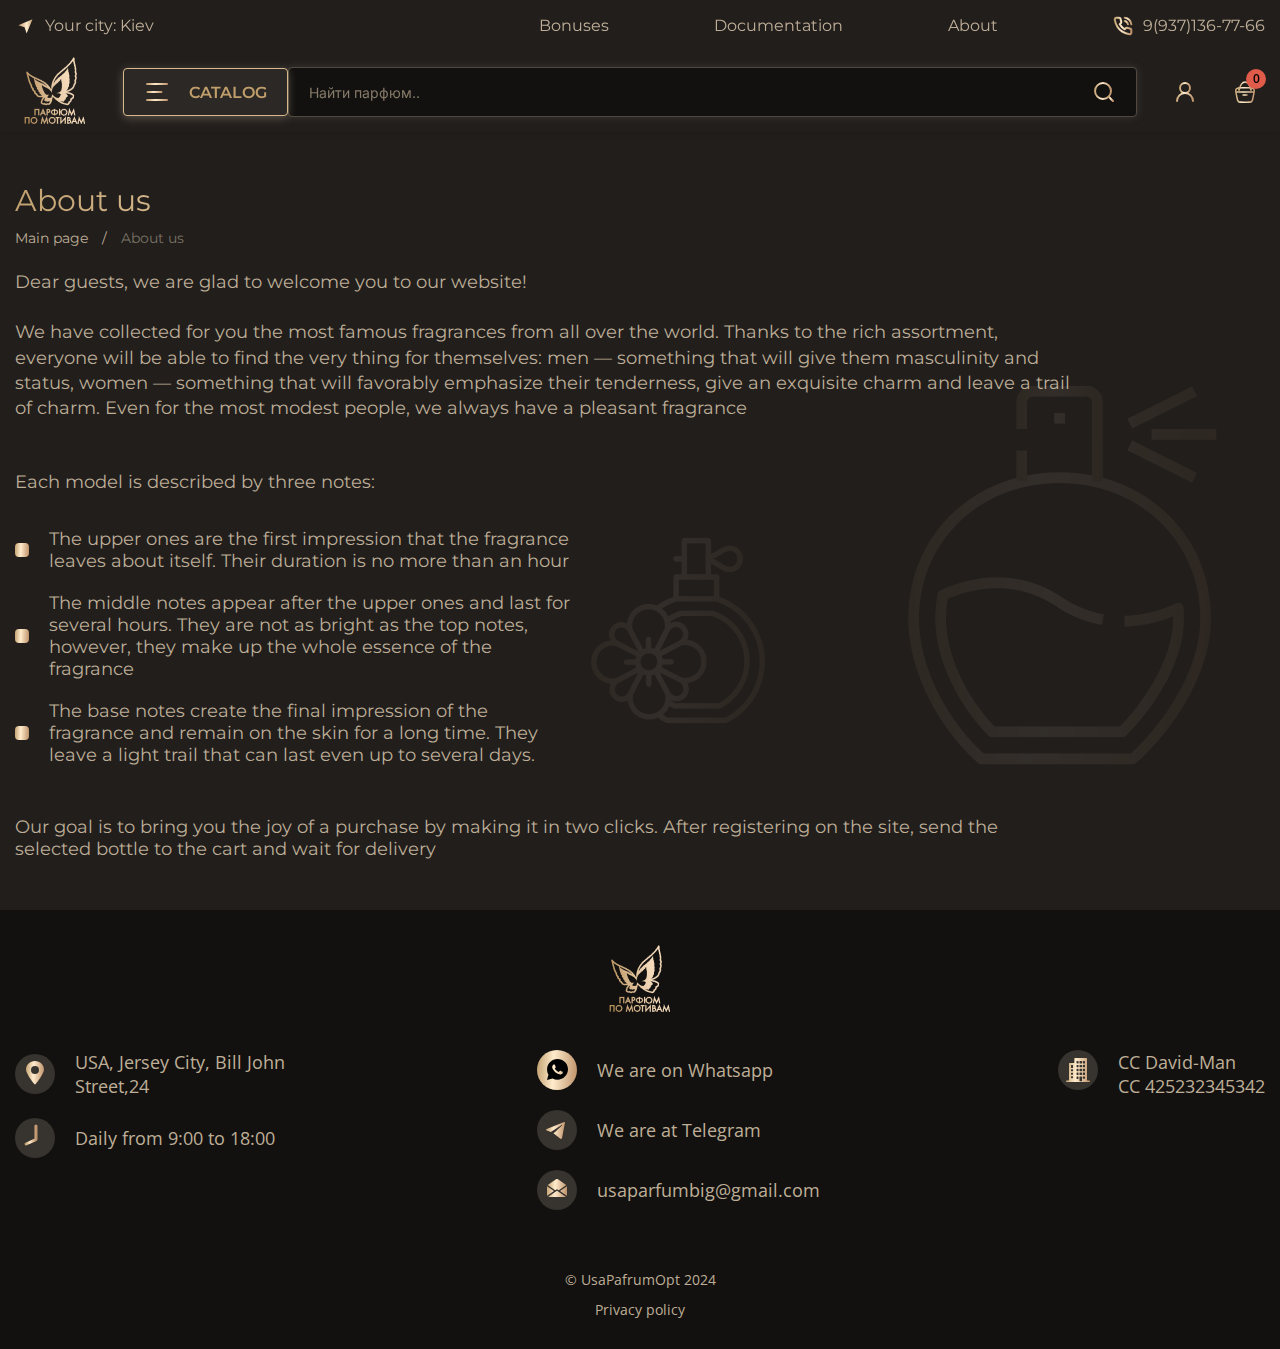
==== commit d57c1dbd: "Fixed link in aboutus-page.html" ====
--- a/aboutus-page.html
+++ b/aboutus-page.html
@@ -51,7 +51,7 @@
           <img class="mobile-form-btn__img" src="./img/icons/search.svg" alt="">
         </button>
         <div class="header__form-logo">
-          <a href="./main-page.html"><img id="headerLogo" class="logo" src="./img/icons/logo.png" alt="pic logo"></a>
+          <a href="./index-page.html"><img id="headerLogo" class="logo" src="./img/icons/logo.png" alt="pic logo"></a>
         </div>
 
 
@@ -344,4 +344,4 @@
   <script type="module" src="./js/modules/catalog-hover.js"></script>
 </body>
 
-</html>+</html>
